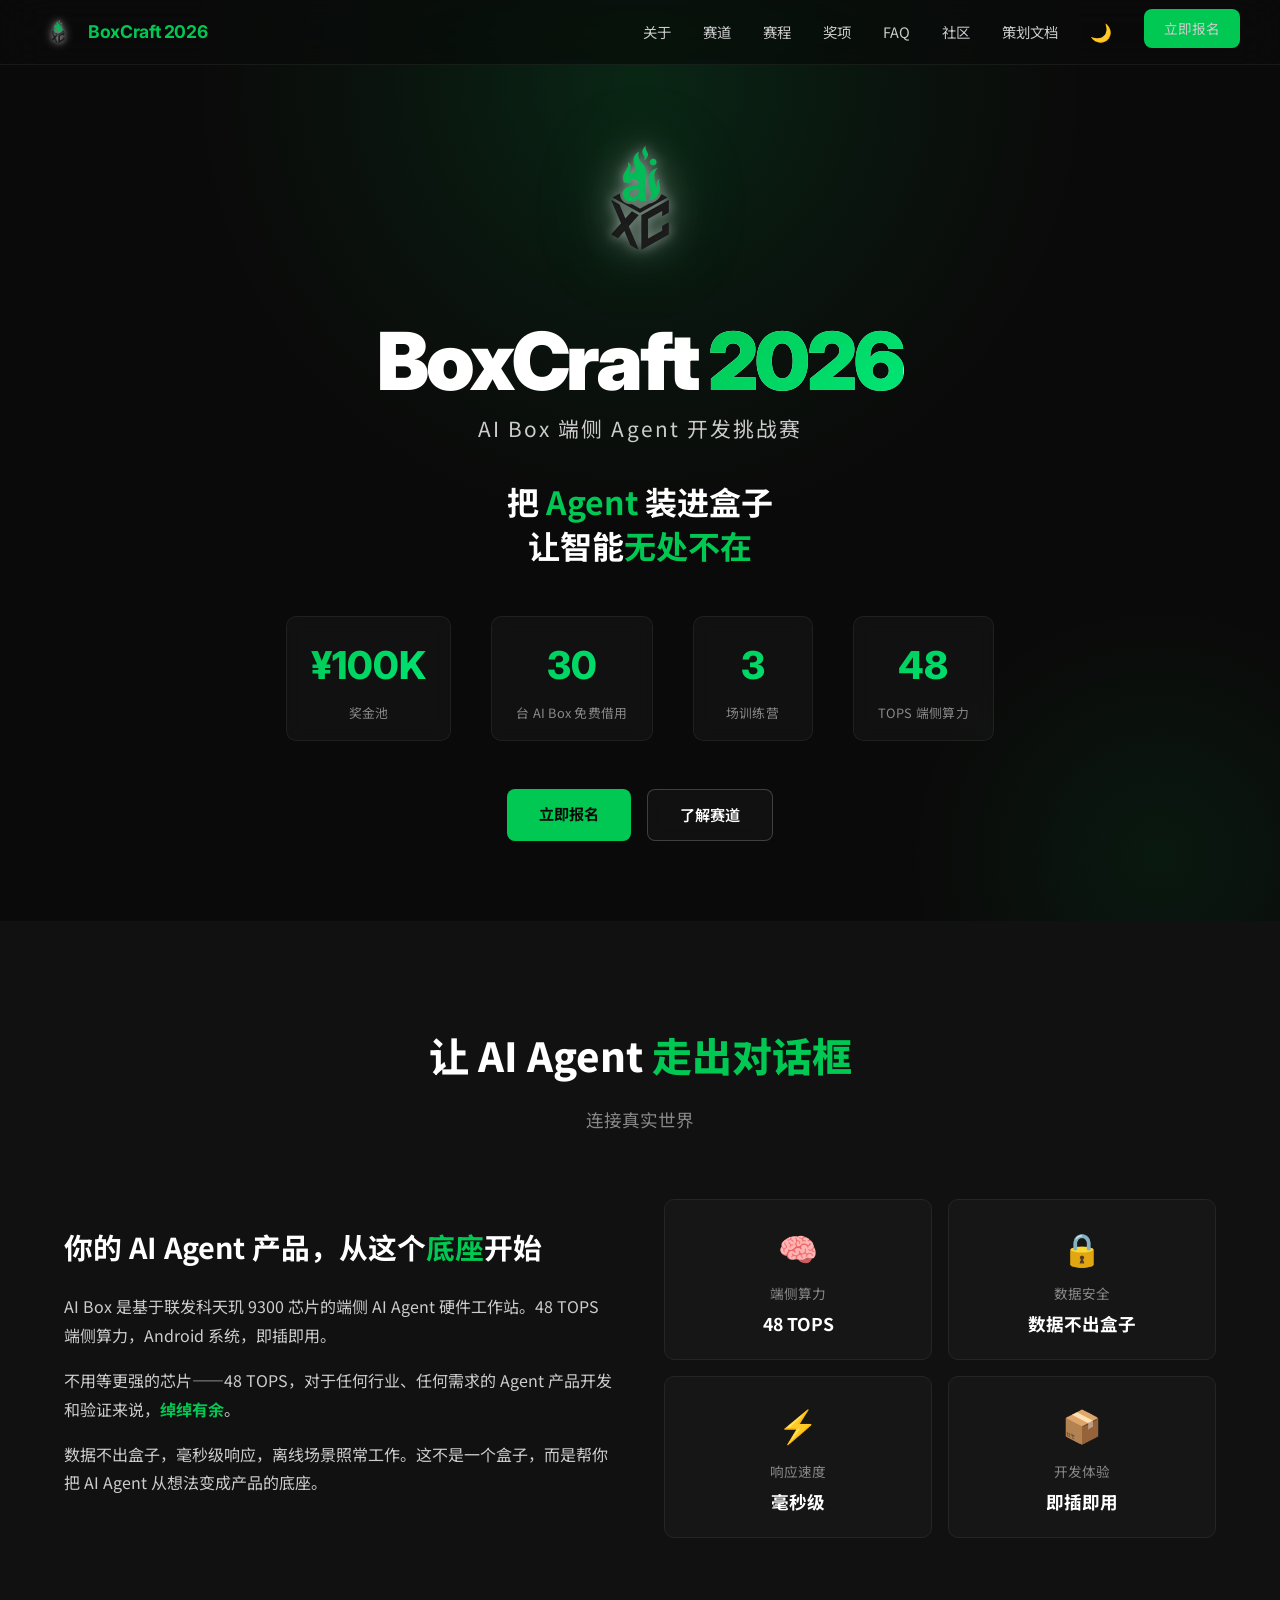
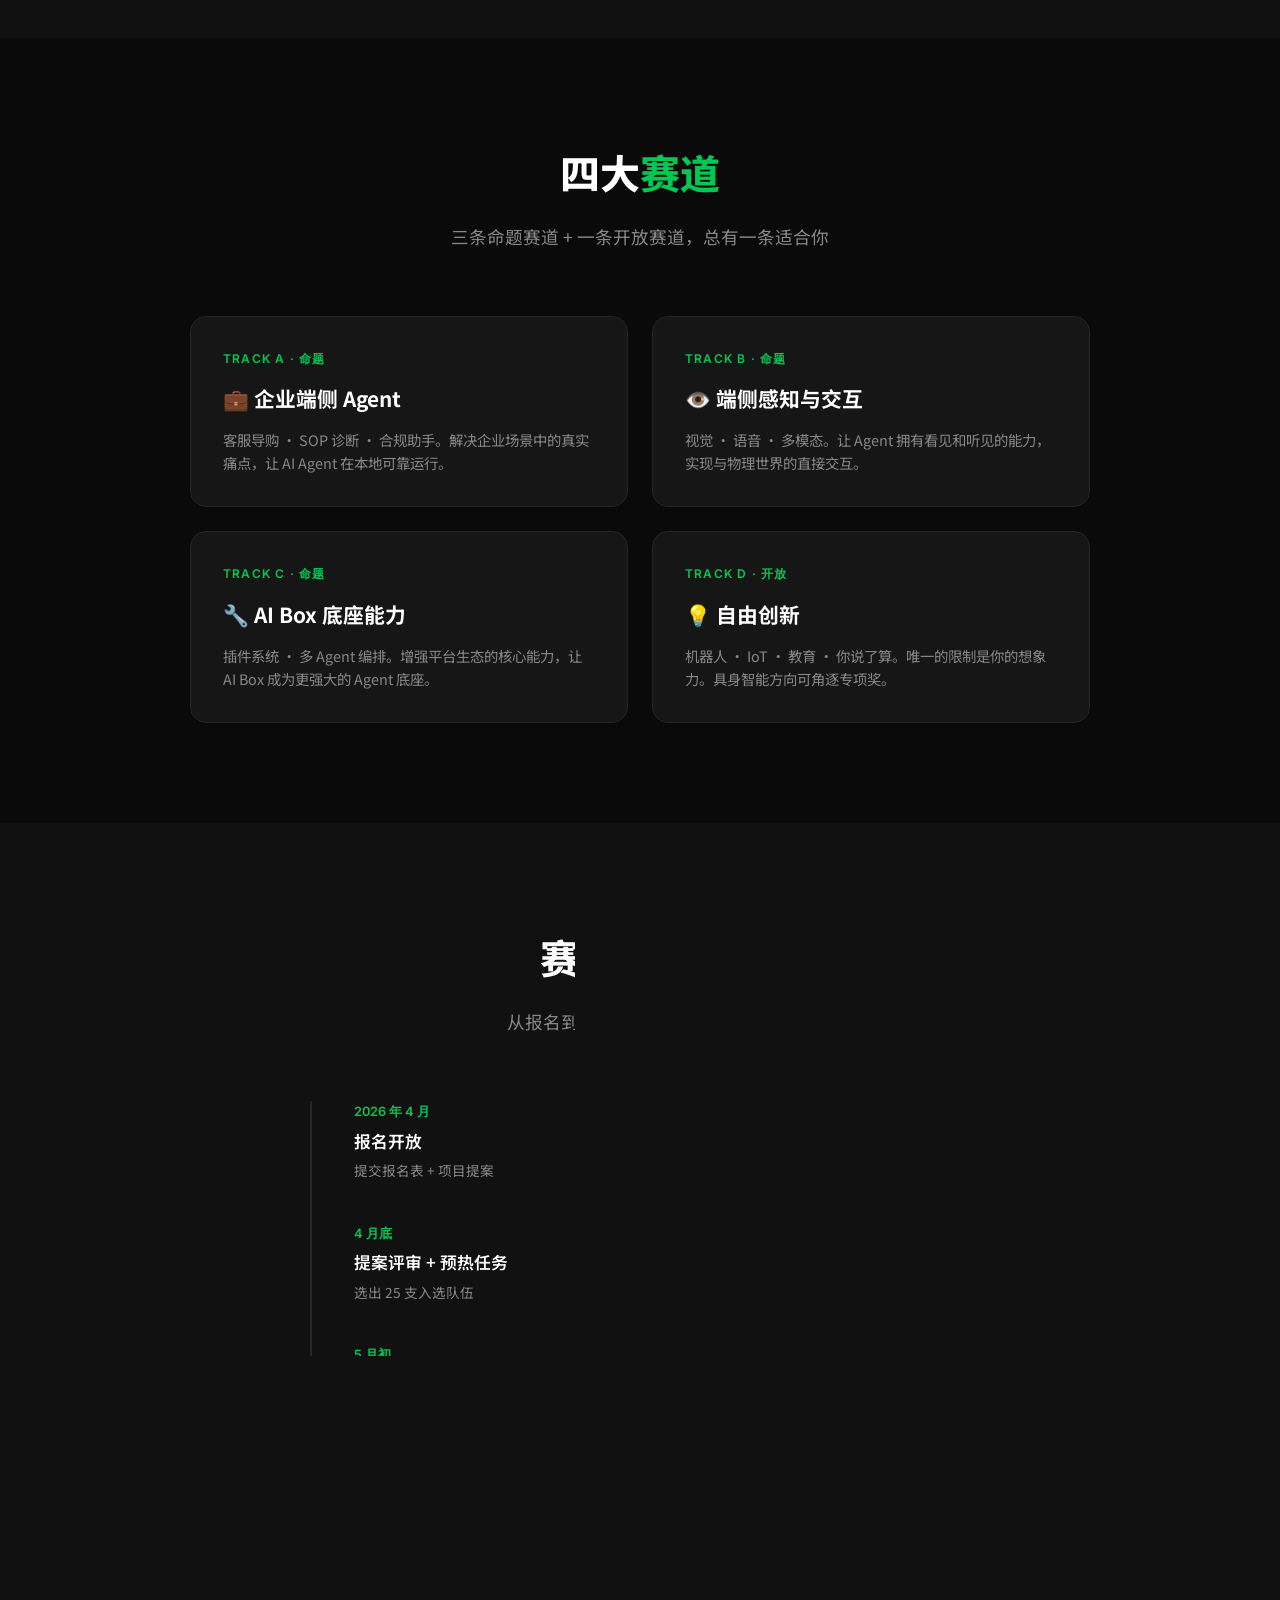
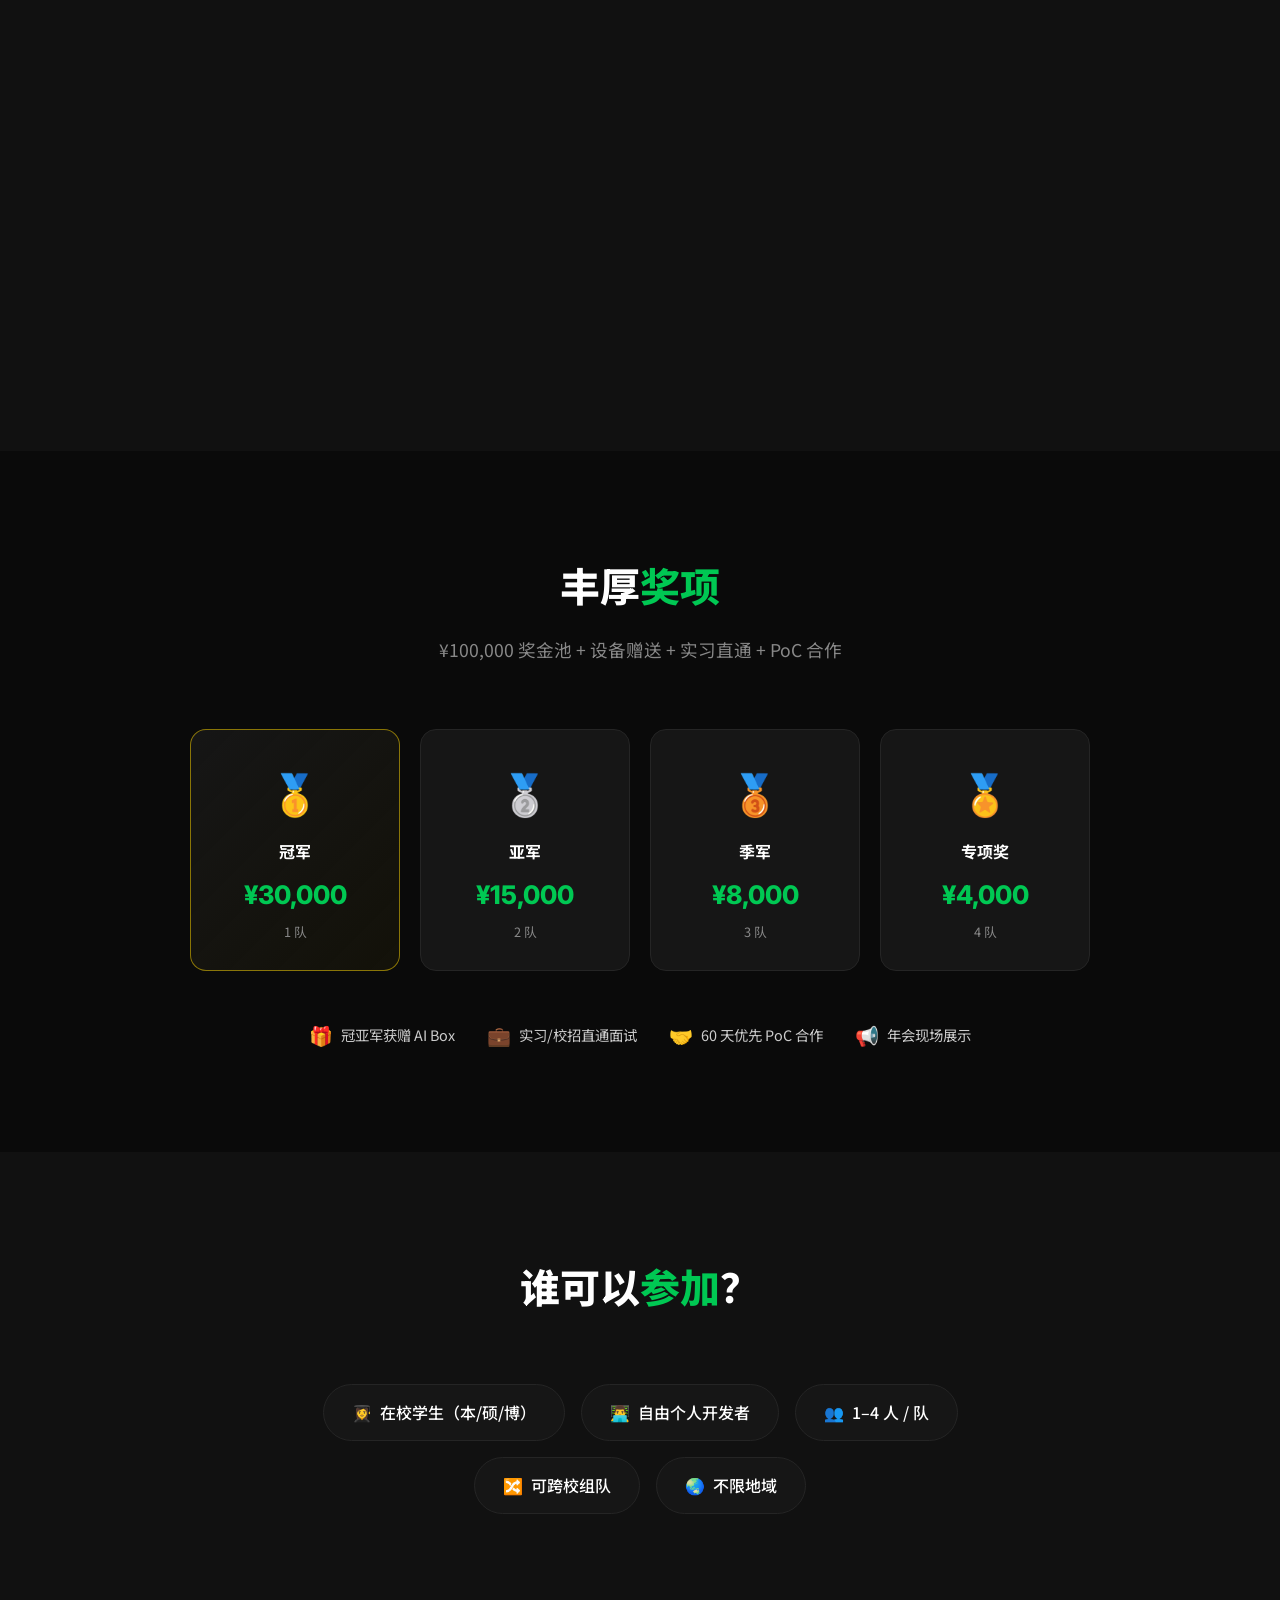
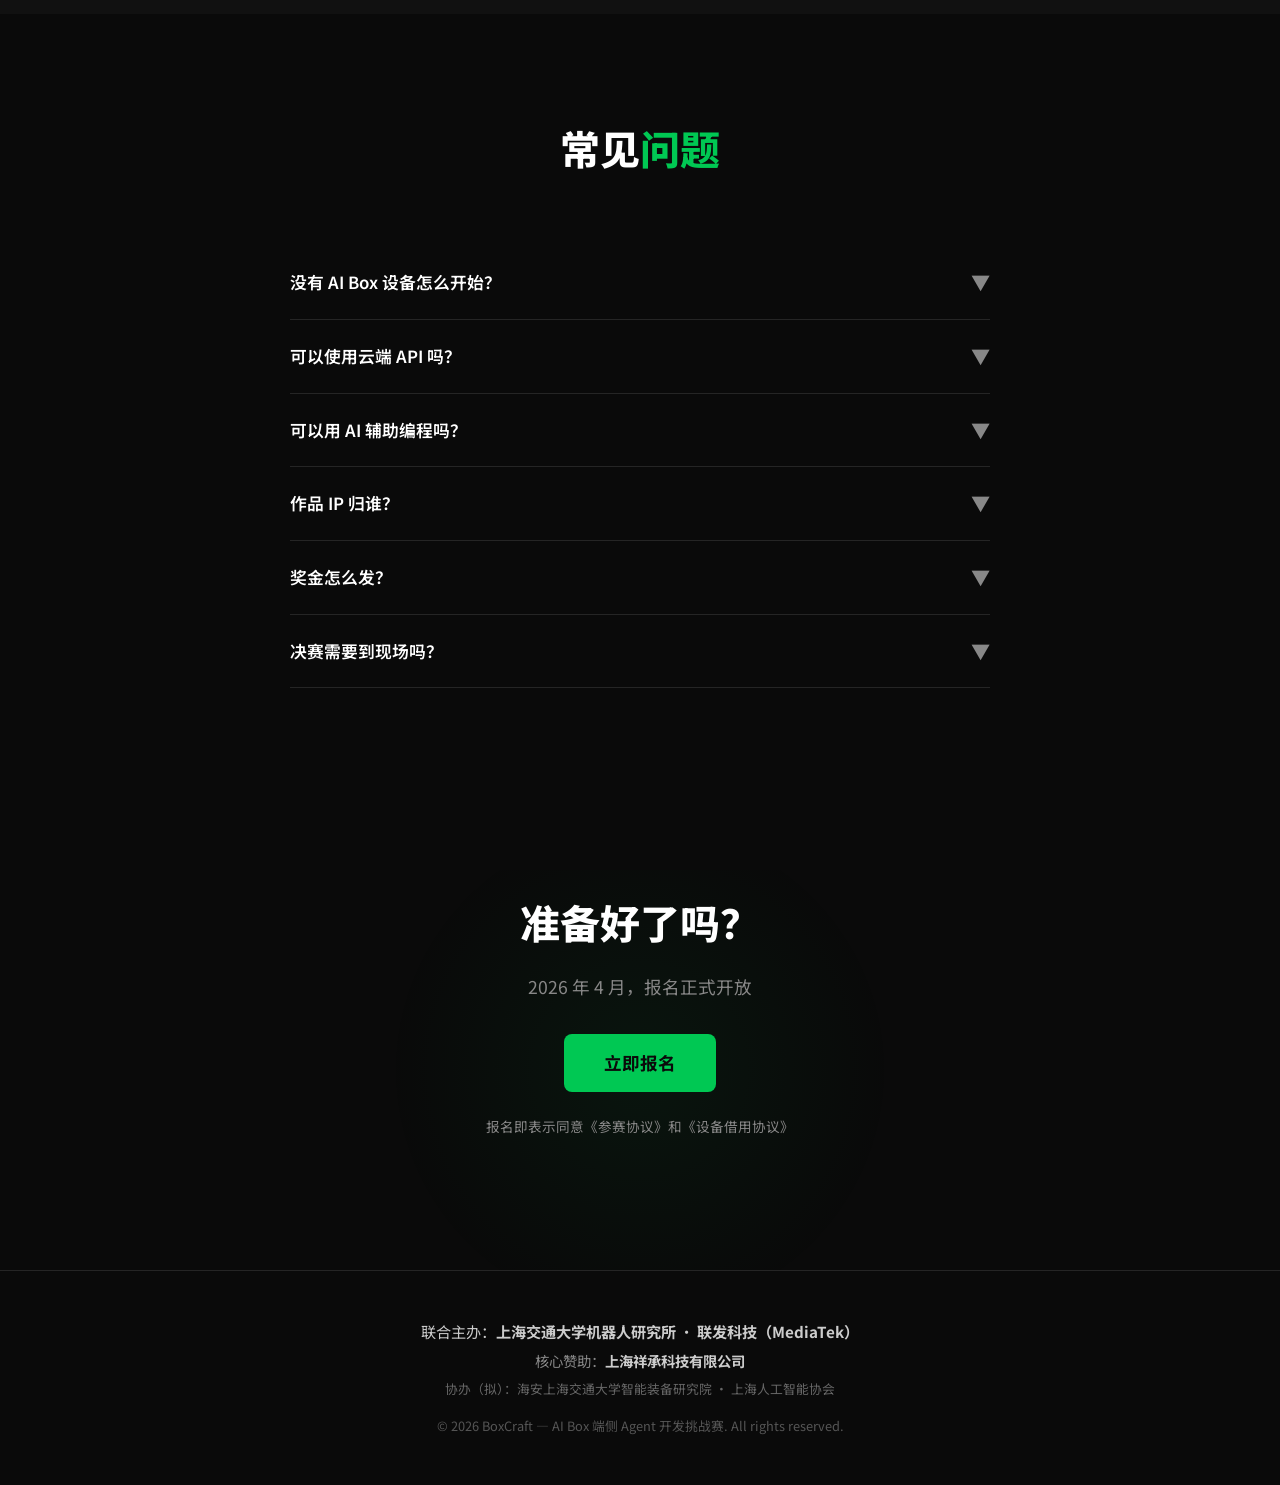
==== index.html @ ab270f7e "feat: BoxCraft 2026 官网全套页面 - 主页 index.html（全站导航/Hero/赛道/奖项/赛程/FAQ） - 注册页 register.html - 社区页 communi" ====
<!DOCTYPE html>
<html lang="zh-CN" data-theme="dark">

<head>
  <meta charset="UTF-8">
  <meta name="viewport" content="width=device-width, initial-scale=1.0">
  <title>BoxCraft 2026 — AI Box 端侧 Agent 开发挑战赛</title>
  <meta name="description"
    content="BoxCraft 2026 是面向开发者的端侧 AI Agent 挑战赛。基于 AI Box 48 TOPS 端侧算力，打造可落地的 Agent 应用。¥100,000 奖金池，30 台设备免费借用。">
  <link rel="icon" type="image/png" href="assets/logo.png">
  <link rel="stylesheet" href="style.css">
</head>

<body>

  <!-- NAV -->
  <nav>
    <div class="nav-inner">
      <a href="#" class="nav-logo">
        <img src="assets/logo.png" alt="BoxCraft">
        <span>BoxCraft <span class="year">2026</span></span>
      </a>
      <ul class="nav-links">
        <li><a href="#about">关于</a></li>
        <li><a href="#tracks">赛道</a></li>
        <li><a href="#timeline">赛程</a></li>
        <li><a href="#prizes">奖项</a></li>
        <li><a href="#faq">FAQ</a></li>
        <li><a href="community.html">社区</a></li>
        <li><a href="docs.html">策划文档</a></li>
        <li><a href="#" onclick="toggleTheme();return false;" id="themeToggle" title="切换主题"
            style="font-size:1.1rem;">🌙</a></li>
        <li><a href="register.html" class="btn-primary" style="padding:8px 20px; font-size:0.85rem;">立即报名</a></li>
      </ul>
    </div>
  </nav>

  <!-- HERO -->
  <section class="hero" id="home">
    <div class="hero-content">
      <img src="assets/logo.png" alt="BoxCraft Logo" class="hero-logo">
      <h1>BoxCraft <span class="year">2026</span></h1>
      <p class="subtitle">AI Box 端侧 Agent 开发挑战赛</p>
      <p class="slogan">
        把 <span class="highlight">Agent</span> 装进盒子<br>
        让智能<span class="highlight">无处不在</span>
      </p>
      <div class="hero-stats">
        <div class="stat">
          <div class="stat-value">¥100K</div>
          <div class="stat-label">奖金池</div>
        </div>
        <div class="stat">
          <div class="stat-value">30</div>
          <div class="stat-label">台 AI Box 免费借用</div>
        </div>
        <div class="stat">
          <div class="stat-value">3</div>
          <div class="stat-label">场训练营</div>
        </div>
        <div class="stat">
          <div class="stat-value">48</div>
          <div class="stat-label">TOPS 端侧算力</div>
        </div>
      </div>
      <div class="hero-buttons">
        <a href="register.html" class="btn-primary">立即报名</a>
        <a href="#tracks" class="btn-outline">了解赛道</a>
      </div>
    </div>
  </section>

  <!-- ABOUT -->
  <section id="about" style="background: var(--dark);">
    <div class="container">
      <div class="section-title fade-in">
        <h2>让 AI Agent <span class="green">走出对话框</span></h2>
        <p>连接真实世界</p>
      </div>
      <div class="about-grid fade-in">
        <div class="about-text">
          <h3>你的 AI Agent 产品，从这个<span style="color:var(--green)">底座</span>开始</h3>
          <p>AI Box 是基于联发科天玑 9300 芯片的端侧 AI Agent 硬件工作站。48 TOPS 端侧算力，Android 系统，即插即用。</p>
          <p>不用等更强的芯片——48 TOPS，对于任何行业、任何需求的 Agent 产品开发和验证来说，<strong style="color:var(--green)">绰绰有余</strong>。</p>
          <p>数据不出盒子，毫秒级响应，离线场景照常工作。这不是一个盒子，而是帮你把 AI Agent 从想法变成产品的底座。</p>
        </div>
        <div class="about-features">
          <div class="about-feature">
            <div class="icon">🧠</div>
            <div class="label">端侧算力</div>
            <div class="value">48 TOPS</div>
          </div>
          <div class="about-feature">
            <div class="icon">🔒</div>
            <div class="label">数据安全</div>
            <div class="value">数据不出盒子</div>
          </div>
          <div class="about-feature">
            <div class="icon">⚡</div>
            <div class="label">响应速度</div>
            <div class="value">毫秒级</div>
          </div>
          <div class="about-feature">
            <div class="icon">📦</div>
            <div class="label">开发体验</div>
            <div class="value">即插即用</div>
          </div>
        </div>
      </div>
    </div>
  </section>

  <!-- TRACKS -->
  <section id="tracks">
    <div class="container">
      <div class="section-title fade-in">
        <h2>四大<span class="green">赛道</span></h2>
        <p>三条命题赛道 + 一条开放赛道，总有一条适合你</p>
      </div>
      <div class="tracks-grid fade-in">
        <div class="track-card">
          <div class="track-label">Track A · 命题</div>
          <h3>💼 企业端侧 Agent</h3>
          <p>客服导购 · SOP 诊断 · 合规助手。解决企业场景中的真实痛点，让 AI Agent 在本地可靠运行。</p>
        </div>
        <div class="track-card">
          <div class="track-label">Track B · 命题</div>
          <h3>👁️ 端侧感知与交互</h3>
          <p>视觉 · 语音 · 多模态。让 Agent 拥有看见和听见的能力，实现与物理世界的直接交互。</p>
        </div>
        <div class="track-card">
          <div class="track-label">Track C · 命题</div>
          <h3>🔧 AI Box 底座能力</h3>
          <p>插件系统 · 多 Agent 编排。增强平台生态的核心能力，让 AI Box 成为更强大的 Agent 底座。</p>
        </div>
        <div class="track-card">
          <div class="track-label">Track D · 开放</div>
          <h3>💡 自由创新</h3>
          <p>机器人 · IoT · 教育 · 你说了算。唯一的限制是你的想象力。具身智能方向可角逐专项奖。</p>
        </div>
      </div>
    </div>
  </section>

  <!-- TIMELINE -->
  <section id="timeline" style="background: var(--dark);">
    <div class="container">
      <div class="section-title fade-in">
        <h2>赛程<span class="green">时间线</span></h2>
        <p>从报名到决赛，5 个月的完整旅程</p>
      </div>
      <div class="timeline fade-in">
        <div class="timeline-item active">
          <div class="timeline-dot">📢</div>
          <div class="timeline-content">
            <div class="date">2026 年 4 月</div>
            <h4>报名开放</h4>
            <p>提交报名表 + 项目提案</p>
          </div>
        </div>
        <div class="timeline-item">
          <div class="timeline-dot">🔍</div>
          <div class="timeline-content">
            <div class="date">4 月底</div>
            <h4>提案评审 + 预热任务</h4>
            <p>选出 25 支入选队伍</p>
          </div>
        </div>
        <div class="timeline-item">
          <div class="timeline-dot">📦</div>
          <div class="timeline-content">
            <div class="date">5 月初</div>
            <h4>签协议 · 设备发放</h4>
            <p>AI Box 顺丰包邮寄到你手上</p>
          </div>
        </div>
        <div class="timeline-item">
          <div class="timeline-dot">🎓</div>
          <div class="timeline-content">
            <div class="date">5 月 – 6 月</div>
            <h4>3 场训练营</h4>
            <p>入门 → 进阶 → 冲刺，全程技术支持</p>
          </div>
        </div>
        <div class="timeline-item">
          <div class="timeline-dot">📤</div>
          <div class="timeline-content">
            <div class="date">7 月上旬</div>
            <h4>作品提交</h4>
            <p>代码 + 视频 + 文档锁定提交</p>
          </div>
        </div>
        <div class="timeline-item">
          <div class="timeline-dot">🏅</div>
          <div class="timeline-content">
            <div class="date">7 月中旬</div>
            <h4>半决赛（线上）</h4>
            <p>异步评审，选出 TOP 8</p>
          </div>
        </div>
        <div class="timeline-item">
          <div class="timeline-dot">🏆</div>
          <div class="timeline-content">
            <div class="date">7 月底</div>
            <h4>决赛 · 虹桥国展中心</h4>
            <p>金色大厅现场路演 + 颁奖</p>
          </div>
        </div>
      </div>
    </div>
  </section>

  <!-- PRIZES -->
  <section id="prizes">
    <div class="container">
      <div class="section-title fade-in">
        <h2>丰厚<span class="green">奖项</span></h2>
        <p>¥100,000 奖金池 + 设备赠送 + 实习直通 + PoC 合作</p>
      </div>
      <div class="prizes-grid fade-in">
        <div class="prize-card gold">
          <div class="prize-icon">🥇</div>
          <div class="prize-title">冠军</div>
          <div class="prize-amount">¥30,000</div>
          <div class="prize-count">1 队</div>
        </div>
        <div class="prize-card">
          <div class="prize-icon">🥈</div>
          <div class="prize-title">亚军</div>
          <div class="prize-amount">¥15,000</div>
          <div class="prize-count">2 队</div>
        </div>
        <div class="prize-card">
          <div class="prize-icon">🥉</div>
          <div class="prize-title">季军</div>
          <div class="prize-amount">¥8,000</div>
          <div class="prize-count">3 队</div>
        </div>
        <div class="prize-card">
          <div class="prize-icon">🏅</div>
          <div class="prize-title">专项奖</div>
          <div class="prize-amount">¥4,000</div>
          <div class="prize-count">4 队</div>
        </div>
      </div>
      <div class="prizes-extra fade-in">
        <div class="extra-item"><span class="icon">🎁</span> 冠亚军获赠 AI Box</div>
        <div class="extra-item"><span class="icon">💼</span> 实习/校招直通面试</div>
        <div class="extra-item"><span class="icon">🤝</span> 60 天优先 PoC 合作</div>
        <div class="extra-item"><span class="icon">📢</span> 年会现场展示</div>
      </div>
    </div>
  </section>

  <!-- WHO -->
  <section style="background: var(--dark);">
    <div class="container">
      <div class="section-title fade-in">
        <h2>谁可以<span class="green">参加</span>？</h2>
      </div>
      <div class="who-tags fade-in">
        <div class="who-tag"><span class="icon">👩‍🎓</span>在校学生（本/硕/博）</div>
        <div class="who-tag"><span class="icon">👨‍💻</span>自由个人开发者</div>
        <div class="who-tag"><span class="icon">👥</span>1–4 人 / 队</div>
        <div class="who-tag"><span class="icon">🔀</span>可跨校组队</div>
        <div class="who-tag"><span class="icon">🌏</span>不限地域</div>
      </div>
    </div>
  </section>

  <!-- FAQ -->
  <section id="faq">
    <div class="container">
      <div class="section-title fade-in">
        <h2>常见<span class="green">问题</span></h2>
      </div>
      <div class="faq-list fade-in">
        <div class="faq-item">
          <div class="faq-q" onclick="toggleFaq(this)">
            <span>没有 AI Box 设备怎么开始？</span>
            <span class="arrow">▼</span>
          </div>
          <div class="faq-a">报名不需要设备。通过筛选后我们会免费寄送 AI Box。前期可使用 SDK 模拟环境开发。</div>
        </div>
        <div class="faq-item">
          <div class="faq-q" onclick="toggleFaq(this)">
            <span>可以使用云端 API 吗？</span>
            <span class="arrow">▼</span>
          </div>
          <div class="faq-a">可以辅助使用，但核心功能须在端侧运行。端侧能力是评审加分项。</div>
        </div>
        <div class="faq-item">
          <div class="faq-q" onclick="toggleFaq(this)">
            <span>可以用 AI 辅助编程吗？</span>
            <span class="arrow">▼</span>
          </div>
          <div class="faq-a">鼓励使用！需在 README 中披露工具名称，代码须可解释、可复现。</div>
        </div>
        <div class="faq-item">
          <div class="faq-q" onclick="toggleFaq(this)">
            <span>作品 IP 归谁？</span>
            <span class="arrow">▼</span>
          </div>
          <div class="faq-a">归参赛团队所有。不强制开源。赛后 60 天内主办方享有优先合作权。</div>
        </div>
        <div class="faq-item">
          <div class="faq-q" onclick="toggleFaq(this)">
            <span>奖金怎么发？</span>
            <span class="arrow">▼</span>
          </div>
          <div class="faq-a">税前金额，代扣 20% 个人所得税后银行转账，颁奖后 30 天内到账。</div>
        </div>
        <div class="faq-item">
          <div class="faq-q" onclick="toggleFaq(this)">
            <span>决赛需要到现场吗？</span>
            <span class="arrow">▼</span>
          </div>
          <div class="faq-a">是的。决赛在上海虹桥国展中心金色大厅（机器人年会主会场）进行现场路演。</div>
        </div>
      </div>
    </div>
  </section>

  <!-- CTA / REGISTER -->
  <section class="cta-section" id="register">
    <h2>准备好了吗？</h2>
    <p>2026 年 4 月，报名正式开放</p>
    <a href="register.html" class="btn-primary" style="font-size:1.1rem; padding: 14px 40px;">立即报名</a>
    <p style="margin-top: 16px; font-size: 0.85rem; color: var(--gray);">报名即表示同意《参赛协议》和《设备借用协议》</p>
  </section>

  <!-- FOOTER -->
  <footer>
    <div class="organizers">
      <div class="org-row">联合主办：<strong>上海交通大学机器人研究所</strong> · <strong>联发科技（MediaTek）</strong></div>
      <div class="org-row">核心赞助：<strong>上海祥承科技有限公司</strong></div>
      <div class="org-row" style="color:#666; font-size:0.8rem;">协办（拟）：海安上海交通大学智能装备研究院 · 上海人工智能协会</div>
    </div>
    <div class="copyright">
      © 2026 BoxCraft — AI Box 端侧 Agent 开发挑战赛. All rights reserved.
    </div>
  </footer>

  <!-- JS -->
  <script>
    // FAQ Toggle
    function toggleFaq(el) {
      const item = el.parentElement;
      item.classList.toggle('open');
    }

    // Scroll Animations
    const observer = new IntersectionObserver((entries) => {
      entries.forEach(entry => {
        if (entry.isIntersecting) {
          entry.target.classList.add('visible');
        }
      });
    }, { threshold: 0.1 });

    document.querySelectorAll('.fade-in').forEach(el => observer.observe(el));

    // Smooth nav highlight
    const navLinks = document.querySelectorAll('.nav-links a:not(.btn-primary)');
    window.addEventListener('scroll', () => {
      const sections = document.querySelectorAll('section[id]');
      let current = '';
      sections.forEach(section => {
        const top = section.offsetTop - 100;
        if (pageYOffset >= top) {
          current = section.getAttribute('id');
        }
      });
      navLinks.forEach(link => {
        link.style.color = link.getAttribute('href') === '#' + current
          ? '#ffffff' : '';
      });
    });
  </script>

  <script>
    function toggleTheme() {
      const html = document.documentElement;
      const next = html.getAttribute('data-theme') === 'dark' ? 'light' : 'dark';
      html.setAttribute('data-theme', next);
      localStorage.setItem('boxcraft-theme', next);
      document.getElementById('themeToggle').textContent = next === 'dark' ? '🌙' : '☀️';
    }
    (function () {
      const saved = localStorage.getItem('boxcraft-theme');
      if (saved) {
        document.documentElement.setAttribute('data-theme', saved);
        const btn = document.getElementById('themeToggle');
        if (btn) btn.textContent = saved === 'dark' ? '🌙' : '☀️';
      }
    })();
  </script>

</body>

</html>
---- style.css ----
/* ===== BoxCraft 2026 Official Website ===== */
/* Brand: Black #1A1A1A + Green #00C853 */

@import url('https://fonts.googleapis.com/css2?family=Inter:wght@300;400;500;600;700;800;900&family=Noto+Sans+SC:wght@300;400;500;700;900&display=swap');

:root,
[data-theme="dark"] {
  --green: #00C853;
  --green-dark: #00a344;
  --green-light: #00e676;
  --green-glow: rgba(0, 200, 83, 0.3);
  --green-subtle: rgba(0, 200, 83, 0.06);
  --black: #0a0a0a;
  --dark: #111111;
  --dark-card: #161616;
  --dark-card-hover: #1c1c1c;
  --dark-border: #252525;
  --white: #ffffff;
  --gray: #888888;
  --light-gray: #cccccc;
  --font-en: 'Inter', sans-serif;
  --font-cn: 'Noto Sans SC', 'PingFang SC', sans-serif;
  --radius-sm: 10px;
  --radius-md: 16px;
  --radius-lg: 24px;
  --shadow-card: 0 4px 24px rgba(0, 0, 0, 0.4);
  --shadow-glow: 0 0 40px rgba(0, 200, 83, 0.12);
  --transition-fast: 0.2s cubic-bezier(0.4, 0, 0.2, 1);
  --transition-smooth: 0.4s cubic-bezier(0.4, 0, 0.2, 1);
}

[data-theme="light"] {
  --green: #00873e;
  --green-dark: #006830;
  --green-light: #00a344;
  --green-glow: rgba(0, 135, 62, 0.18);
  --green-subtle: rgba(0, 135, 62, 0.06);
  --black: #ffffff;
  --dark: #f8f9fa;
  --dark-card: #ffffff;
  --dark-card-hover: #f0f1f2;
  --dark-border: #e0e0e0;
  --white: #1a1a1a;
  --gray: #888888;
  --light-gray: #444444;
  --shadow-card: 0 4px 24px rgba(0, 0, 0, 0.08);
  --shadow-glow: 0 0 40px rgba(0, 135, 62, 0.1);
}

* {
  margin: 0;
  padding: 0;
  box-sizing: border-box;
}

html {
  scroll-behavior: smooth;
  font-size: 16px;
}

body {
  background: var(--black);
  color: var(--white);
  font-family: var(--font-cn);
  line-height: 1.7;
  overflow-x: hidden;
  -webkit-font-smoothing: antialiased;
  -moz-osx-font-smoothing: grayscale;
}

a {
  color: var(--green);
  text-decoration: none;
  transition: all var(--transition-fast);
}

a:hover {
  opacity: 0.85;
  text-shadow: 0 0 12px var(--green-glow);
}

.container {
  max-width: 1200px;
  margin: 0 auto;
  padding: 0 24px;
}

/* ===== NAV ===== */
nav {
  position: fixed;
  top: 0;
  left: 0;
  right: 0;
  z-index: 100;
  background: rgba(10, 10, 10, 0.7);
  backdrop-filter: blur(24px) saturate(180%);
  -webkit-backdrop-filter: blur(24px) saturate(180%);
  border-bottom: 1px solid rgba(255, 255, 255, 0.06);
  padding: 0 24px;
}

nav .nav-inner {
  max-width: 1200px;
  margin: 0 auto;
  display: flex;
  align-items: center;
  justify-content: space-between;
  height: 64px;
}

nav .nav-logo {
  display: flex;
  align-items: center;
  gap: 12px;
}

nav .nav-logo img {
  height: 36px;
  width: auto;
  filter: drop-shadow(0 0 6px rgba(255, 255, 255, 0.4)) drop-shadow(0 0 2px rgba(255, 255, 255, 0.6));
}

nav .nav-logo span {
  font-family: var(--font-en);
  font-weight: 700;
  font-size: 1.1rem;
  letter-spacing: -0.02em;
}

nav .nav-logo .year {
  color: var(--green);
}

nav .nav-links {
  display: flex;
  gap: 32px;
  align-items: center;
  list-style: none;
}

nav .nav-links a {
  color: var(--light-gray);
  font-size: 0.9rem;
  font-weight: 400;
  transition: color 0.2s;
}

nav .nav-links a:hover {
  color: var(--white);
  opacity: 1;
}

.btn-primary {
  display: inline-block;
  padding: 12px 32px;
  background: var(--green);
  color: var(--black);
  font-weight: 700;
  font-size: 0.95rem;
  border-radius: 8px;
  border: none;
  cursor: pointer;
  transition: all var(--transition-fast);
  font-family: var(--font-cn);
  position: relative;
  overflow: hidden;
}

.btn-primary::after {
  content: '';
  position: absolute;
  inset: 0;
  background: linear-gradient(135deg, transparent 40%, rgba(255, 255, 255, 0.2) 50%, transparent 60%);
  transform: translateX(-100%);
  transition: transform 0.6s;
}

.btn-primary:hover {
  background: var(--green-light);
  transform: translateY(-2px);
  box-shadow: 0 4px 20px rgba(0, 200, 83, 0.4), 0 0 60px rgba(0, 200, 83, 0.15);
  opacity: 1;
}

.btn-primary:hover::after {
  transform: translateX(100%);
}

.btn-outline {
  display: inline-block;
  padding: 12px 32px;
  background: rgba(255, 255, 255, 0.03);
  color: var(--white);
  font-weight: 600;
  font-size: 0.95rem;
  border-radius: 8px;
  border: 1px solid rgba(255, 255, 255, 0.2);
  cursor: pointer;
  transition: all var(--transition-fast);
  font-family: var(--font-cn);
  backdrop-filter: blur(8px);
}

.btn-outline:hover {
  background: rgba(0, 200, 83, 0.08);
  border-color: var(--green);
  opacity: 1;
  transform: translateY(-2px);
}

/* ===== HERO ===== */
.hero {
  min-height: 100vh;
  display: flex;
  align-items: center;
  justify-content: center;
  text-align: center;
  padding: 120px 24px 80px;
  position: relative;
  overflow: hidden;
}

.hero::before {
  content: '';
  position: absolute;
  top: -40%;
  left: 50%;
  transform: translateX(-50%);
  width: 900px;
  height: 900px;
  background: radial-gradient(circle, rgba(0, 200, 83, 0.15) 0%, rgba(0, 200, 83, 0.05) 40%, transparent 70%);
  opacity: 1;
  pointer-events: none;
  animation: pulseGlow 6s ease-in-out infinite;
}

.hero::after {
  content: '';
  position: absolute;
  bottom: -20%;
  right: -10%;
  width: 500px;
  height: 500px;
  background: radial-gradient(circle, rgba(0, 200, 83, 0.08) 0%, transparent 70%);
  pointer-events: none;
}

@keyframes pulseGlow {

  0%,
  100% {
    opacity: 0.6;
    transform: translateX(-50%) scale(1);
  }

  50% {
    opacity: 1;
    transform: translateX(-50%) scale(1.05);
  }
}

.hero-content {
  position: relative;
  z-index: 1;
}

.hero-logo {
  width: 160px;
  height: auto;
  margin-bottom: 32px;
  animation: float 4s ease-in-out infinite;
  filter: drop-shadow(0 0 20px rgba(255, 255, 255, 0.3)) drop-shadow(0 0 6px rgba(255, 255, 255, 0.5)) drop-shadow(0 0 40px rgba(0, 200, 83, 0.2));
}

@keyframes float {

  0%,
  100% {
    transform: translateY(0);
  }

  50% {
    transform: translateY(-10px);
  }
}

.hero h1 {
  font-family: var(--font-en);
  font-size: 5rem;
  font-weight: 900;
  letter-spacing: -0.04em;
  line-height: 1.05;
  margin-bottom: 8px;
  background: linear-gradient(135deg, #fff 60%, rgba(255, 255, 255, 0.7));
  -webkit-background-clip: text;
  -webkit-text-fill-color: transparent;
  background-clip: text;
}

.hero h1 .year {
  background: linear-gradient(135deg, var(--green), var(--green-light));
  -webkit-background-clip: text;
  -webkit-text-fill-color: transparent;
  background-clip: text;
}

.hero .subtitle {
  font-size: 1.3rem;
  color: var(--light-gray);
  font-weight: 400;
  margin-bottom: 32px;
  letter-spacing: 0.1em;
}

.hero .slogan {
  font-size: 2rem;
  font-weight: 700;
  margin-bottom: 48px;
  line-height: 1.4;
}

.hero .slogan .highlight {
  color: var(--green);
}

.hero-stats {
  display: flex;
  justify-content: center;
  gap: 40px;
  margin-bottom: 48px;
  flex-wrap: wrap;
}

.hero-stats .stat {
  text-align: center;
  padding: 16px 24px;
  background: rgba(255, 255, 255, 0.03);
  border: 1px solid rgba(255, 255, 255, 0.06);
  border-radius: var(--radius-sm);
  backdrop-filter: blur(8px);
  transition: all var(--transition-smooth);
  min-width: 120px;
}

.hero-stats .stat:hover {
  border-color: rgba(0, 200, 83, 0.3);
  background: rgba(0, 200, 83, 0.05);
  transform: translateY(-4px);
  box-shadow: var(--shadow-glow);
}

.hero-stats .stat-value {
  font-family: var(--font-en);
  font-size: 2.4rem;
  font-weight: 800;
  background: linear-gradient(135deg, var(--green), var(--green-light));
  -webkit-background-clip: text;
  -webkit-text-fill-color: transparent;
  background-clip: text;
}

.hero-stats .stat-label {
  font-size: 0.8rem;
  color: var(--gray);
  margin-top: 4px;
  letter-spacing: 0.02em;
}

.hero-buttons {
  display: flex;
  gap: 16px;
  justify-content: center;
}

/* ===== SECTIONS ===== */
section {
  padding: 100px 24px;
}

.section-title {
  text-align: center;
  margin-bottom: 64px;
}

.section-title h2 {
  font-size: 2.5rem;
  font-weight: 800;
  margin-bottom: 16px;
}

.section-title p {
  font-size: 1.1rem;
  color: var(--gray);
  max-width: 600px;
  margin: 0 auto;
}

.section-title .green {
  color: var(--green);
}

/* ===== ABOUT ===== */
.about-grid {
  display: grid;
  grid-template-columns: 1fr 1fr;
  gap: 48px;
  align-items: center;
}

.about-text h3 {
  font-size: 1.8rem;
  font-weight: 700;
  margin-bottom: 20px;
}

.about-text p {
  color: var(--light-gray);
  line-height: 1.8;
  margin-bottom: 16px;
}

.about-features {
  display: grid;
  grid-template-columns: 1fr 1fr;
  gap: 16px;
}

.about-feature {
  background: var(--dark-card);
  border: 1px solid var(--dark-border);
  border-radius: var(--radius-sm);
  padding: 20px;
  text-align: center;
  transition: all var(--transition-smooth);
}

.about-feature:hover {
  border-color: var(--green);
  transform: translateY(-4px);
  box-shadow: var(--shadow-glow);
  background: var(--dark-card-hover);
}

.about-feature .icon {
  font-size: 2rem;
  margin-bottom: 8px;
}

.about-feature .label {
  font-size: 0.85rem;
  color: var(--gray);
  margin-bottom: 4px;
}

.about-feature .value {
  font-weight: 700;
  font-size: 1.1rem;
}

/* ===== TRACKS ===== */
.tracks-grid {
  display: grid;
  grid-template-columns: repeat(2, 1fr);
  gap: 24px;
  max-width: 900px;
  margin: 0 auto;
}

.track-card {
  background: var(--dark-card);
  border: 1px solid var(--dark-border);
  border-radius: var(--radius-md);
  padding: 32px;
  transition: all var(--transition-smooth);
  position: relative;
  overflow: hidden;
}

.track-card::before {
  content: '';
  position: absolute;
  top: 0;
  left: 0;
  width: 4px;
  height: 100%;
  background: linear-gradient(180deg, var(--green), var(--green-dark));
  opacity: 0;
  transition: opacity var(--transition-fast);
}

.track-card:hover {
  border-color: rgba(0, 200, 83, 0.4);
  transform: translateY(-6px);
  box-shadow: var(--shadow-glow), var(--shadow-card);
  background: var(--dark-card-hover);
}

.track-card:hover::before {
  opacity: 1;
}

.track-card .track-label {
  font-family: var(--font-en);
  font-size: 0.75rem;
  font-weight: 600;
  color: var(--green);
  text-transform: uppercase;
  letter-spacing: 0.1em;
  margin-bottom: 12px;
}

.track-card h3 {
  font-size: 1.3rem;
  font-weight: 700;
  margin-bottom: 12px;
}

.track-card p {
  color: var(--gray);
  font-size: 0.9rem;
  line-height: 1.6;
}

/* ===== TIMELINE ===== */
.timeline {
  max-width: 700px;
  margin: 0 auto;
  position: relative;
}

.timeline::before {
  content: '';
  position: absolute;
  left: 20px;
  top: 0;
  bottom: 0;
  width: 2px;
  background: var(--dark-border);
}

.timeline-item {
  display: flex;
  gap: 24px;
  margin-bottom: 32px;
  position: relative;
}

.timeline-dot {
  width: 40px;
  height: 40px;
  min-width: 40px;
  border-radius: 50%;
  background: var(--dark-card);
  border: 2px solid var(--dark-border);
  display: flex;
  align-items: center;
  justify-content: center;
  font-size: 1rem;
  z-index: 1;
  transition: all 0.3s;
}

.timeline-item:hover .timeline-dot {
  border-color: var(--green);
  box-shadow: 0 0 12px var(--green-glow);
}

.timeline-item.active .timeline-dot {
  border-color: var(--green);
  background: var(--green);
}

.timeline-content {
  padding-bottom: 8px;
}

.timeline-content .date {
  font-family: var(--font-en);
  font-size: 0.8rem;
  font-weight: 600;
  color: var(--green);
  margin-bottom: 4px;
}

.timeline-content h4 {
  font-size: 1.05rem;
  font-weight: 600;
  margin-bottom: 4px;
}

.timeline-content p {
  font-size: 0.85rem;
  color: var(--gray);
}

/* ===== PRIZES ===== */
.prizes-grid {
  display: grid;
  grid-template-columns: repeat(4, 1fr);
  gap: 20px;
  max-width: 900px;
  margin: 0 auto 48px;
}

.prize-card {
  background: var(--dark-card);
  border: 1px solid var(--dark-border);
  border-radius: var(--radius-md);
  padding: 28px 20px;
  text-align: center;
  transition: all var(--transition-smooth);
}

.prize-card:hover {
  border-color: var(--green);
  transform: translateY(-6px);
  box-shadow: var(--shadow-glow);
}

.prize-card.gold {
  border-color: rgba(255, 215, 0, 0.5);
  background: linear-gradient(135deg, var(--dark-card) 0%, rgba(255, 215, 0, 0.04) 100%);
}

.prize-card.gold:hover {
  box-shadow: 0 0 40px rgba(255, 215, 0, 0.15);
  border-color: #ffd700;
}

.prize-card.gold .prize-icon {
  color: #ffd700;
}

.prize-card .prize-icon {
  font-size: 2.5rem;
  margin-bottom: 12px;
}

.prize-card .prize-title {
  font-size: 1rem;
  font-weight: 700;
  margin-bottom: 8px;
}

.prize-card .prize-amount {
  font-family: var(--font-en);
  font-size: 1.6rem;
  font-weight: 800;
  color: var(--green);
}

.prize-card .prize-count {
  font-size: 0.8rem;
  color: var(--gray);
  margin-top: 4px;
}

.prizes-extra {
  display: flex;
  justify-content: center;
  gap: 32px;
  flex-wrap: wrap;
}

.prizes-extra .extra-item {
  display: flex;
  align-items: center;
  gap: 8px;
  color: var(--light-gray);
  font-size: 0.9rem;
}

.prizes-extra .extra-item .icon {
  font-size: 1.2rem;
}

/* ===== WHO ===== */
.who-tags {
  display: flex;
  justify-content: center;
  gap: 16px;
  flex-wrap: wrap;
  max-width: 700px;
  margin: 0 auto;
}

.who-tag {
  background: var(--dark-card);
  border: 1px solid var(--dark-border);
  border-radius: 40px;
  padding: 14px 28px;
  font-size: 1rem;
  font-weight: 500;
  transition: all var(--transition-smooth);
  cursor: default;
}

.who-tag:hover {
  border-color: var(--green);
  background: rgba(0, 200, 83, 0.06);
  transform: translateY(-3px);
  box-shadow: var(--shadow-glow);
}

.who-tag .icon {
  margin-right: 8px;
}

/* ===== FAQ ===== */
.faq-list {
  max-width: 700px;
  margin: 0 auto;
}

.faq-item {
  border-bottom: 1px solid var(--dark-border);
}

.faq-q {
  display: flex;
  justify-content: space-between;
  align-items: center;
  padding: 20px 0;
  cursor: pointer;
  font-weight: 600;
  font-size: 1.05rem;
  transition: color 0.2s;
}

.faq-q:hover {
  color: var(--green);
}

.faq-q .arrow {
  font-size: 1.2rem;
  transition: transform 0.3s;
  color: var(--gray);
}

.faq-item.open .faq-q .arrow {
  transform: rotate(180deg);
  color: var(--green);
}

.faq-a {
  max-height: 0;
  overflow: hidden;
  transition: max-height 0.4s ease, padding 0.3s ease;
  color: var(--gray);
  font-size: 0.95rem;
  line-height: 1.7;
}

.faq-item.open .faq-a {
  max-height: 200px;
  padding-bottom: 20px;
}

/* ===== CTA ===== */
.cta-section {
  text-align: center;
  padding: 100px 24px;
  position: relative;
}

.cta-section::before {
  content: '';
  position: absolute;
  bottom: 0;
  left: 50%;
  transform: translateX(-50%);
  width: 600px;
  height: 400px;
  background: radial-gradient(circle, var(--green-glow) 0%, transparent 70%);
  opacity: 0.2;
  pointer-events: none;
}

.cta-section h2 {
  font-size: 2.5rem;
  font-weight: 800;
  margin-bottom: 16px;
  position: relative;
}

.cta-section p {
  color: var(--gray);
  font-size: 1.1rem;
  margin-bottom: 32px;
  position: relative;
}

/* ===== FOOTER ===== */
footer {
  border-top: 1px solid var(--dark-border);
  padding: 48px 24px;
  text-align: center;
}

footer .organizers {
  font-size: 0.9rem;
  color: var(--gray);
  margin-bottom: 16px;
}

footer .org-row {
  margin-bottom: 4px;
}

footer .org-row:first-child {
  font-size: 0.95rem;
  color: var(--light-gray);
}

footer .organizers strong {
  color: var(--light-gray);
}

footer .copyright {
  font-size: 0.8rem;
  color: #555;
}

/* ===== RESPONSIVE ===== */
@media (max-width: 768px) {
  .hero h1 {
    font-size: 2.8rem;
  }

  .hero .slogan {
    font-size: 1.4rem;
  }

  .hero-stats {
    gap: 24px;
  }

  .hero-stats .stat-value {
    font-size: 1.6rem;
  }

  .about-grid {
    grid-template-columns: 1fr;
  }

  .tracks-grid {
    grid-template-columns: 1fr;
  }

  .prizes-grid {
    grid-template-columns: repeat(2, 1fr);
  }

  nav .nav-links {
    display: none;
  }

  .hero-buttons {
    flex-direction: column;
    align-items: center;
  }

  .section-title h2 {
    font-size: 1.8rem;
  }
}

/* ===== ANIMATIONS ===== */
.fade-in {
  opacity: 0;
  transform: translateY(40px);
  transition: opacity 0.7s cubic-bezier(0.4, 0, 0.2, 1), transform 0.7s cubic-bezier(0.4, 0, 0.2, 1);
}

.fade-in.visible {
  opacity: 1;
  transform: translateY(0);
}

/* Staggered animation for grids */
.fade-in.visible .track-card,
.fade-in.visible .prize-card,
.fade-in.visible .about-feature,
.fade-in.visible .who-tag {
  animation: slideUp 0.5s ease forwards;
}

.fade-in.visible .track-card:nth-child(1) {
  animation-delay: 0s;
}

.fade-in.visible .track-card:nth-child(2) {
  animation-delay: 0.1s;
}

.fade-in.visible .track-card:nth-child(3) {
  animation-delay: 0.2s;
}

.fade-in.visible .track-card:nth-child(4) {
  animation-delay: 0.3s;
}

.fade-in.visible .prize-card:nth-child(1) {
  animation-delay: 0s;
}

.fade-in.visible .prize-card:nth-child(2) {
  animation-delay: 0.1s;
}

.fade-in.visible .prize-card:nth-child(3) {
  animation-delay: 0.2s;
}

.fade-in.visible .prize-card:nth-child(4) {
  animation-delay: 0.3s;
}

@keyframes slideUp {
  from {
    opacity: 0;
    transform: translateY(20px);
  }

  to {
    opacity: 1;
    transform: translateY(0);
  }
}

/* Selection styling */
::selection {
  background: rgba(0, 200, 83, 0.3);
  color: #fff;
}

/* Scrollbar */
::-webkit-scrollbar {
  width: 8px;
}

::-webkit-scrollbar-track {
  background: var(--black);
}

::-webkit-scrollbar-thumb {
  background: var(--dark-border);
  border-radius: 4px;
}

::-webkit-scrollbar-thumb:hover {
  background: var(--gray);
}

/* ===== LIGHT MODE OVERRIDES ===== */
/* Fixes hardcoded rgba(white, ...) values that break in light theme */

[data-theme="light"] body {
  background: #f5f6f8;
  color: #1a1a1a;
  transition: background 0.3s, color 0.3s;
}

/* Nav */
[data-theme="light"] nav {
  background: rgba(255, 255, 255, 0.88);
  border-bottom: 1px solid rgba(0, 0, 0, 0.1);
}

/* Logo: replace white glow with green glow */
[data-theme="light"] nav .nav-logo img {
  filter: drop-shadow(0 0 6px rgba(0, 135, 62, 0.5)) drop-shadow(0 0 2px rgba(0, 135, 62, 0.3));
}

[data-theme="light"] nav .nav-logo span {
  color: #1a1a1a;
}

[data-theme="light"] nav .nav-links a {
  color: #555555;
}

[data-theme="light"] nav .nav-links a:hover {
  color: #1a1a1a;
}

/* Hero background radial glow – stronger in light */
[data-theme="light"] .hero::before {
  background: radial-gradient(circle, rgba(0, 135, 62, 0.2) 0%, rgba(0, 135, 62, 0.08) 40%, transparent 70%);
}

[data-theme="light"] .hero::after {
  background: radial-gradient(circle, rgba(0, 135, 62, 0.12) 0%, transparent 70%);
}

/* Hero logo: replace white glow with dark+green glow */
[data-theme="light"] .hero-logo {
  filter:
    drop-shadow(0 4px 12px rgba(0, 0, 0, 0.2)) drop-shadow(0 0 20px rgba(0, 135, 62, 0.35)) drop-shadow(0 0 6px rgba(0, 135, 62, 0.5));
}

/* Hero h1: replace white gradient with dark gradient */
[data-theme="light"] .hero h1 {
  background: linear-gradient(135deg, #0a0a0a 60%, #333333);
  -webkit-background-clip: text;
  -webkit-text-fill-color: transparent;
  background-clip: text;
}

/* Hero stats cards */
[data-theme="light"] .hero-stats .stat {
  background: rgba(255, 255, 255, 0.8);
  border: 1px solid rgba(0, 135, 62, 0.2);
  box-shadow: 0 2px 12px rgba(0, 0, 0, 0.06);
}

[data-theme="light"] .hero-stats .stat:hover {
  border-color: rgba(0, 135, 62, 0.5);
  background: rgba(255, 255, 255, 0.95);
  box-shadow: 0 4px 24px rgba(0, 135, 62, 0.15);
}

/* Btn outline */
[data-theme="light"] .btn-outline {
  background: rgba(0, 0, 0, 0.03);
  color: #1a1a1a;
  border: 1.5px solid rgba(0, 0, 0, 0.2);
}

[data-theme="light"] .btn-outline:hover {
  background: rgba(0, 135, 62, 0.08);
  border-color: var(--green);
}

/* Cards hover border glow enhancement */
[data-theme="light"] .track-card:hover {
  border-color: rgba(0, 135, 62, 0.5);
  box-shadow: 0 0 28px rgba(0, 135, 62, 0.12), 0 8px 32px rgba(0, 0, 0, 0.1);
}

[data-theme="light"] .about-feature:hover {
  box-shadow: 0 0 24px rgba(0, 135, 62, 0.15), 0 4px 16px rgba(0, 0, 0, 0.08);
}

[data-theme="light"] .prize-card:hover {
  box-shadow: 0 0 24px rgba(0, 135, 62, 0.15), 0 8px 24px rgba(0, 0, 0, 0.1);
}

[data-theme="light"] .who-tag:hover {
  background: rgba(0, 135, 62, 0.08);
  box-shadow: 0 0 12px rgba(0, 135, 62, 0.15);
}

[data-theme="light"] .timeline-item:hover .timeline-dot {
  box-shadow: 0 0 12px rgba(0, 135, 62, 0.3);
}

/* Organizer logos background */
[data-theme="light"] .org-logo {
  background: rgba(0, 0, 0, 0.04);
  border: 1px solid rgba(0, 0, 0, 0.1);
}

/* Section backgrounds */
[data-theme="light"] section:nth-child(even) {
  background: rgba(255, 255, 255, 0.6);
}

/* FAQ, scrollbar etc */
[data-theme="light"] ::-webkit-scrollbar-track {
  background: #f0f0f0;
}

[data-theme="light"] ::-webkit-scrollbar-thumb {
  background: #cccccc;
}

[data-theme="light"] ::selection {
  background: rgba(0, 135, 62, 0.2);
  color: #1a1a1a;
}
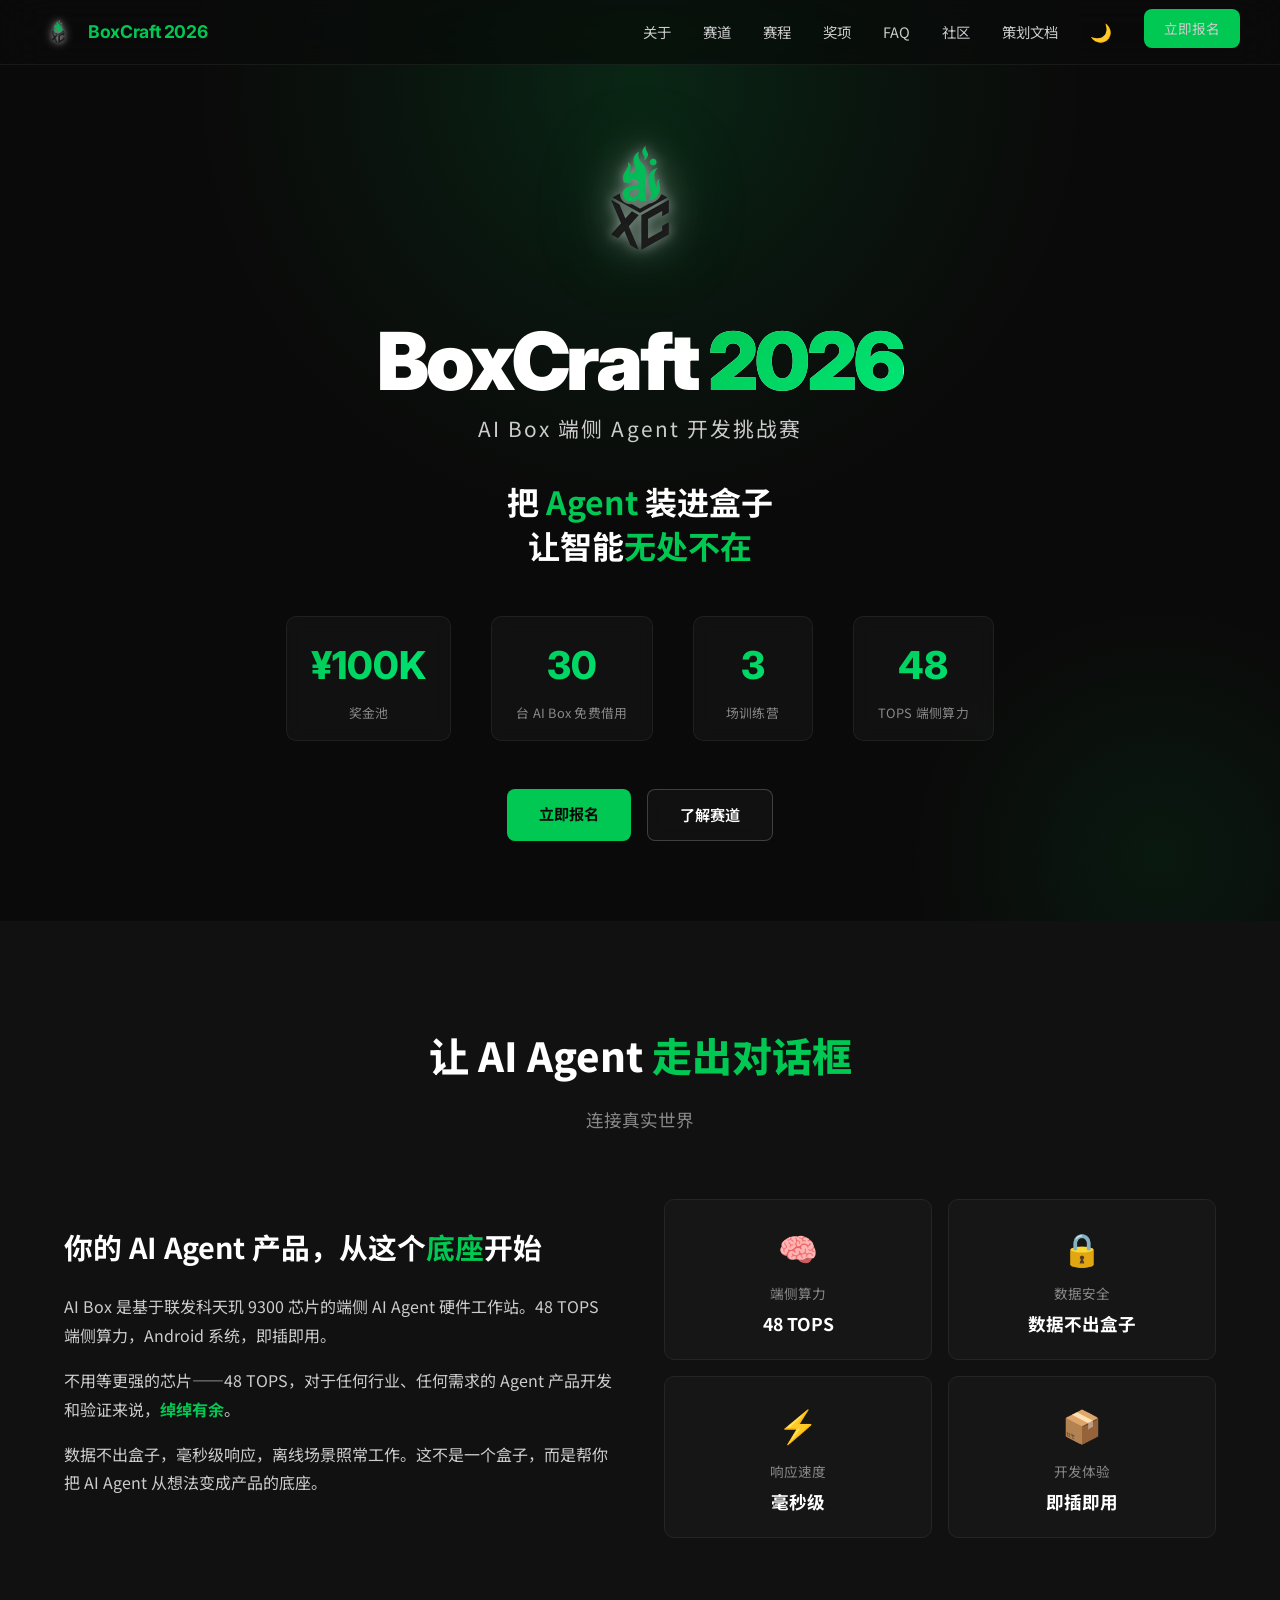
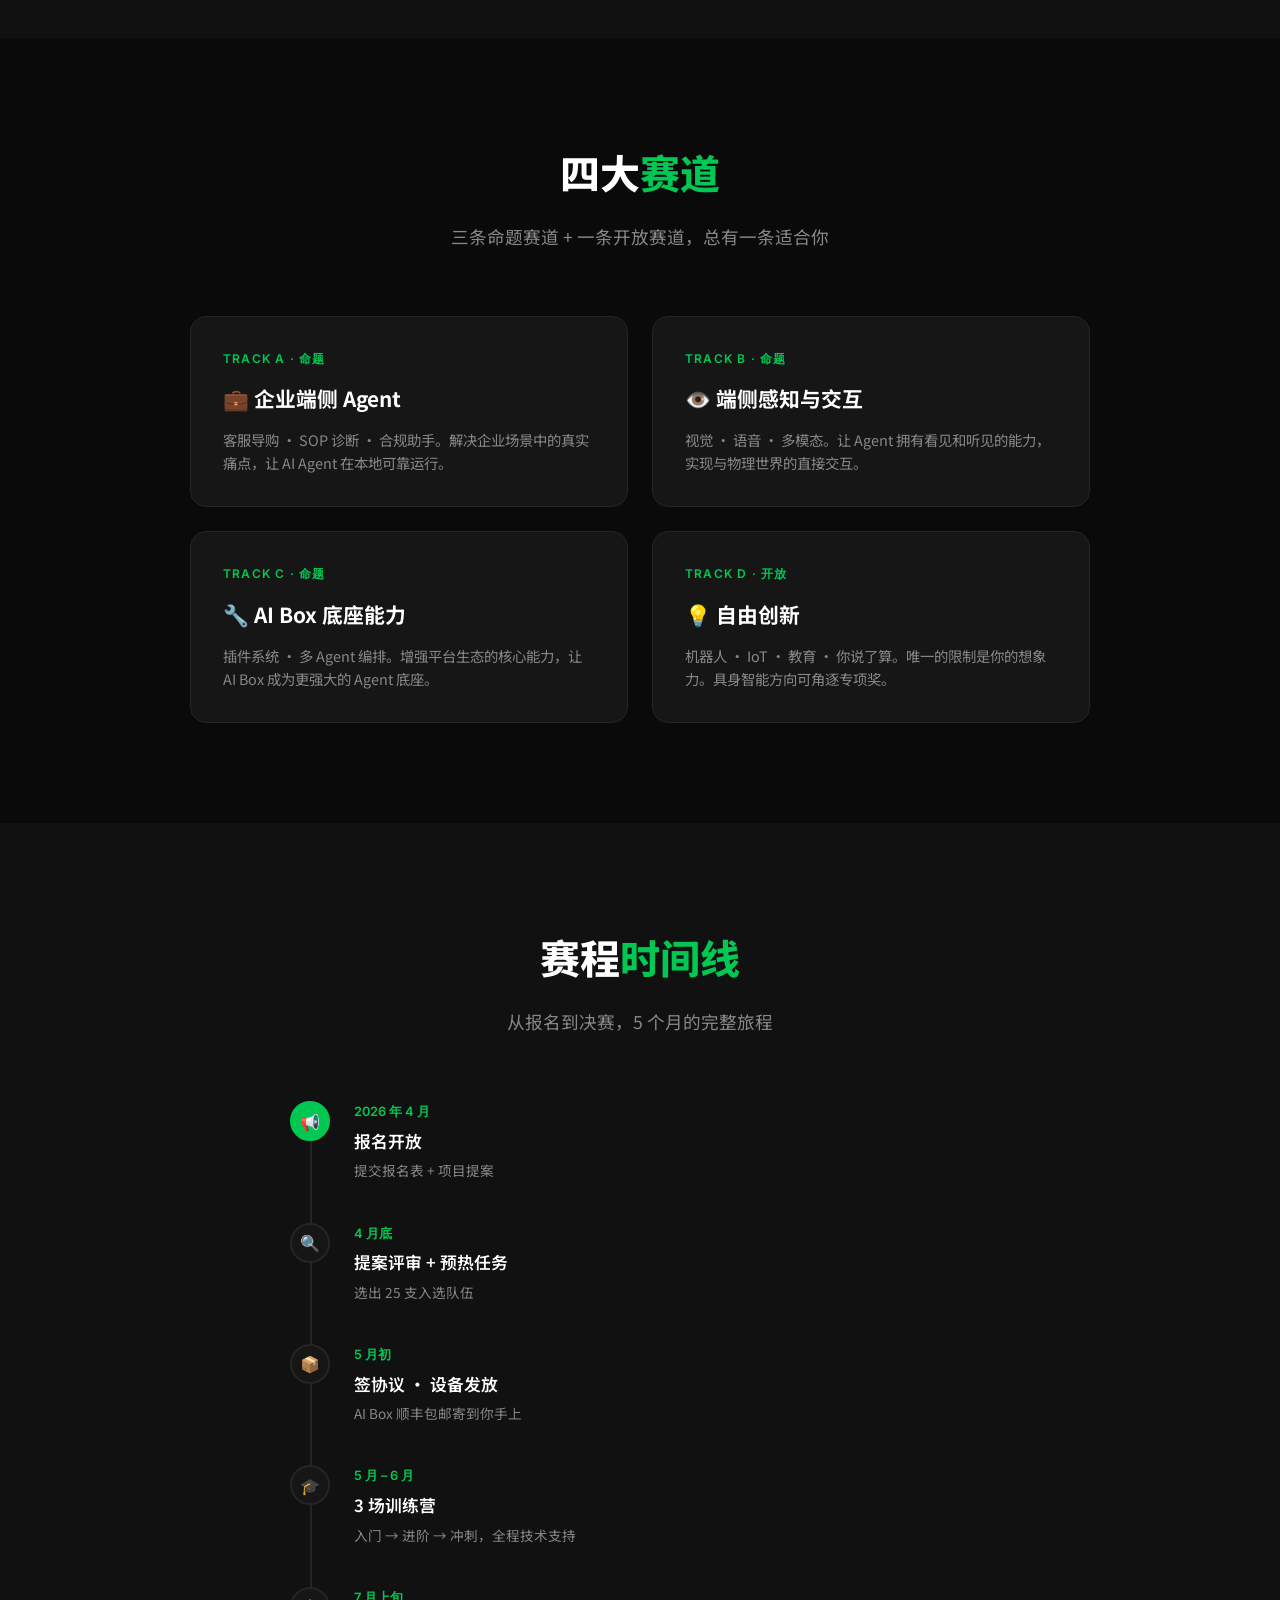
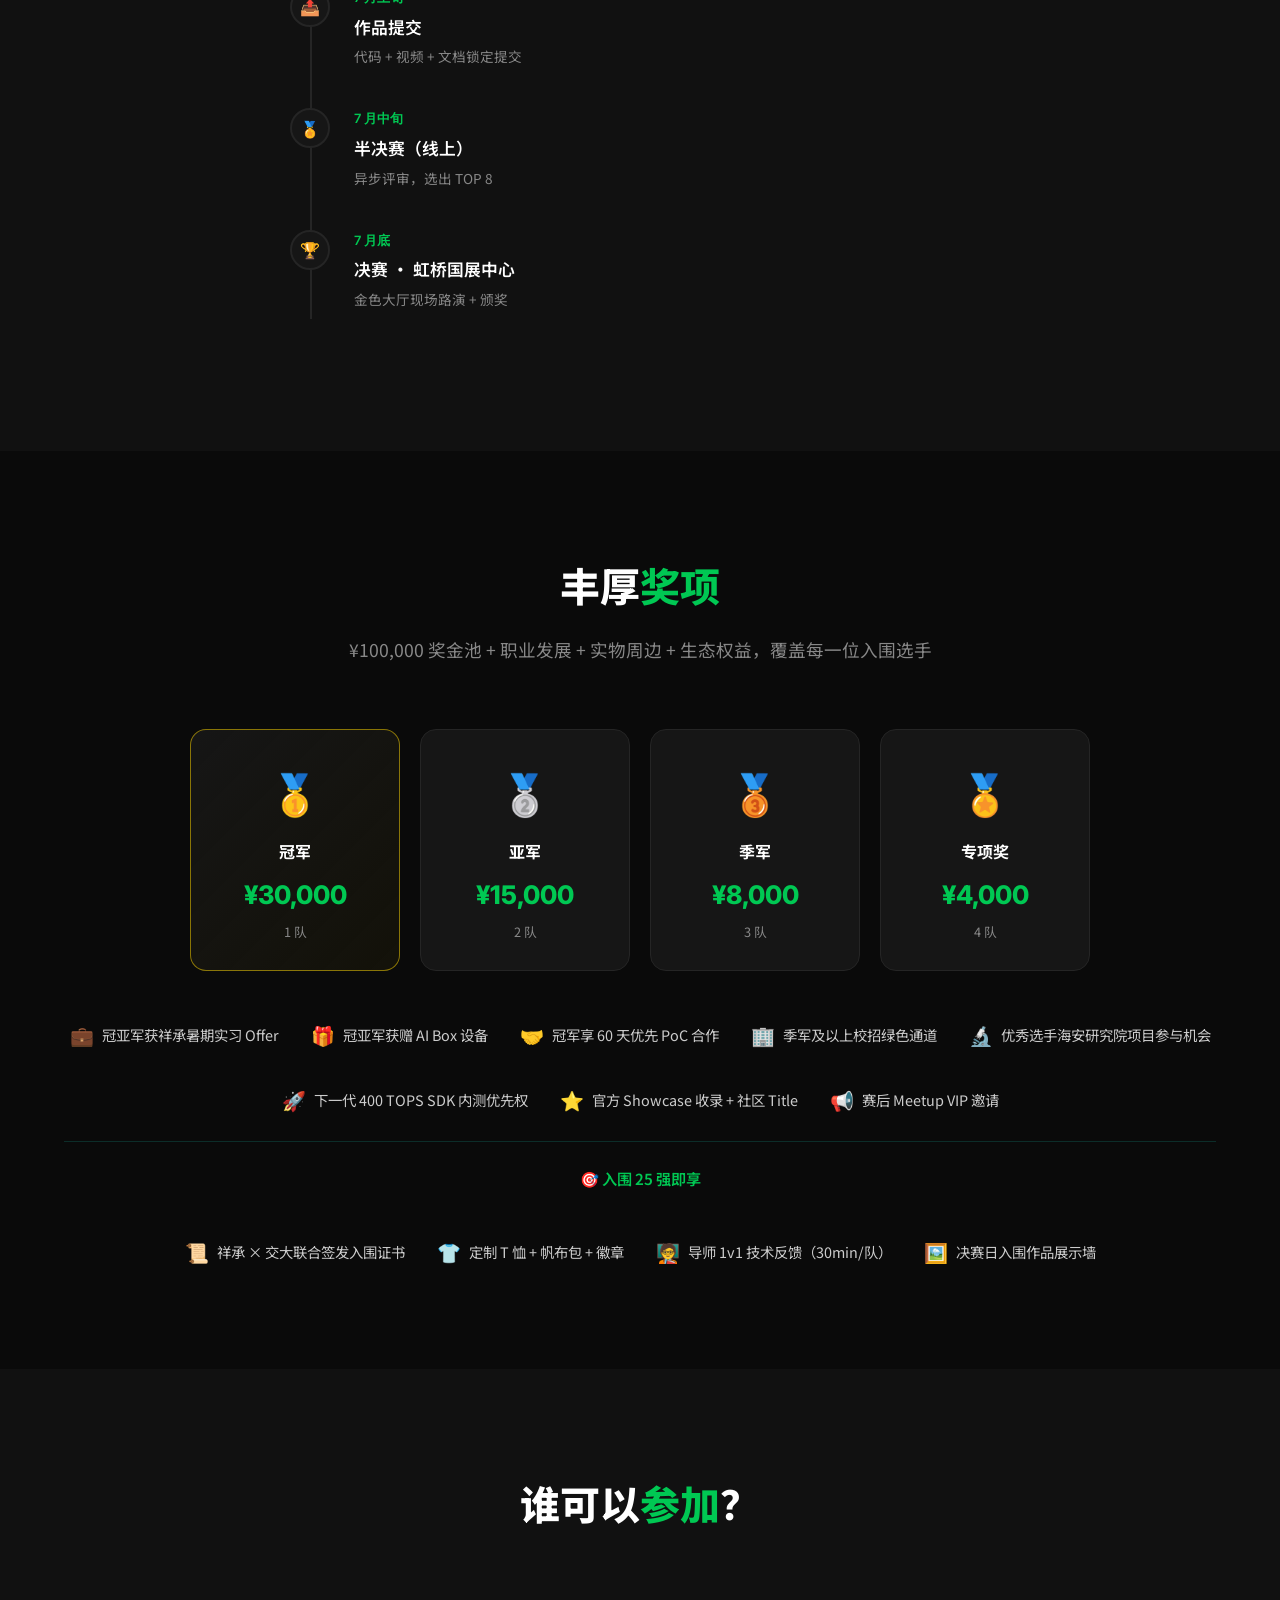
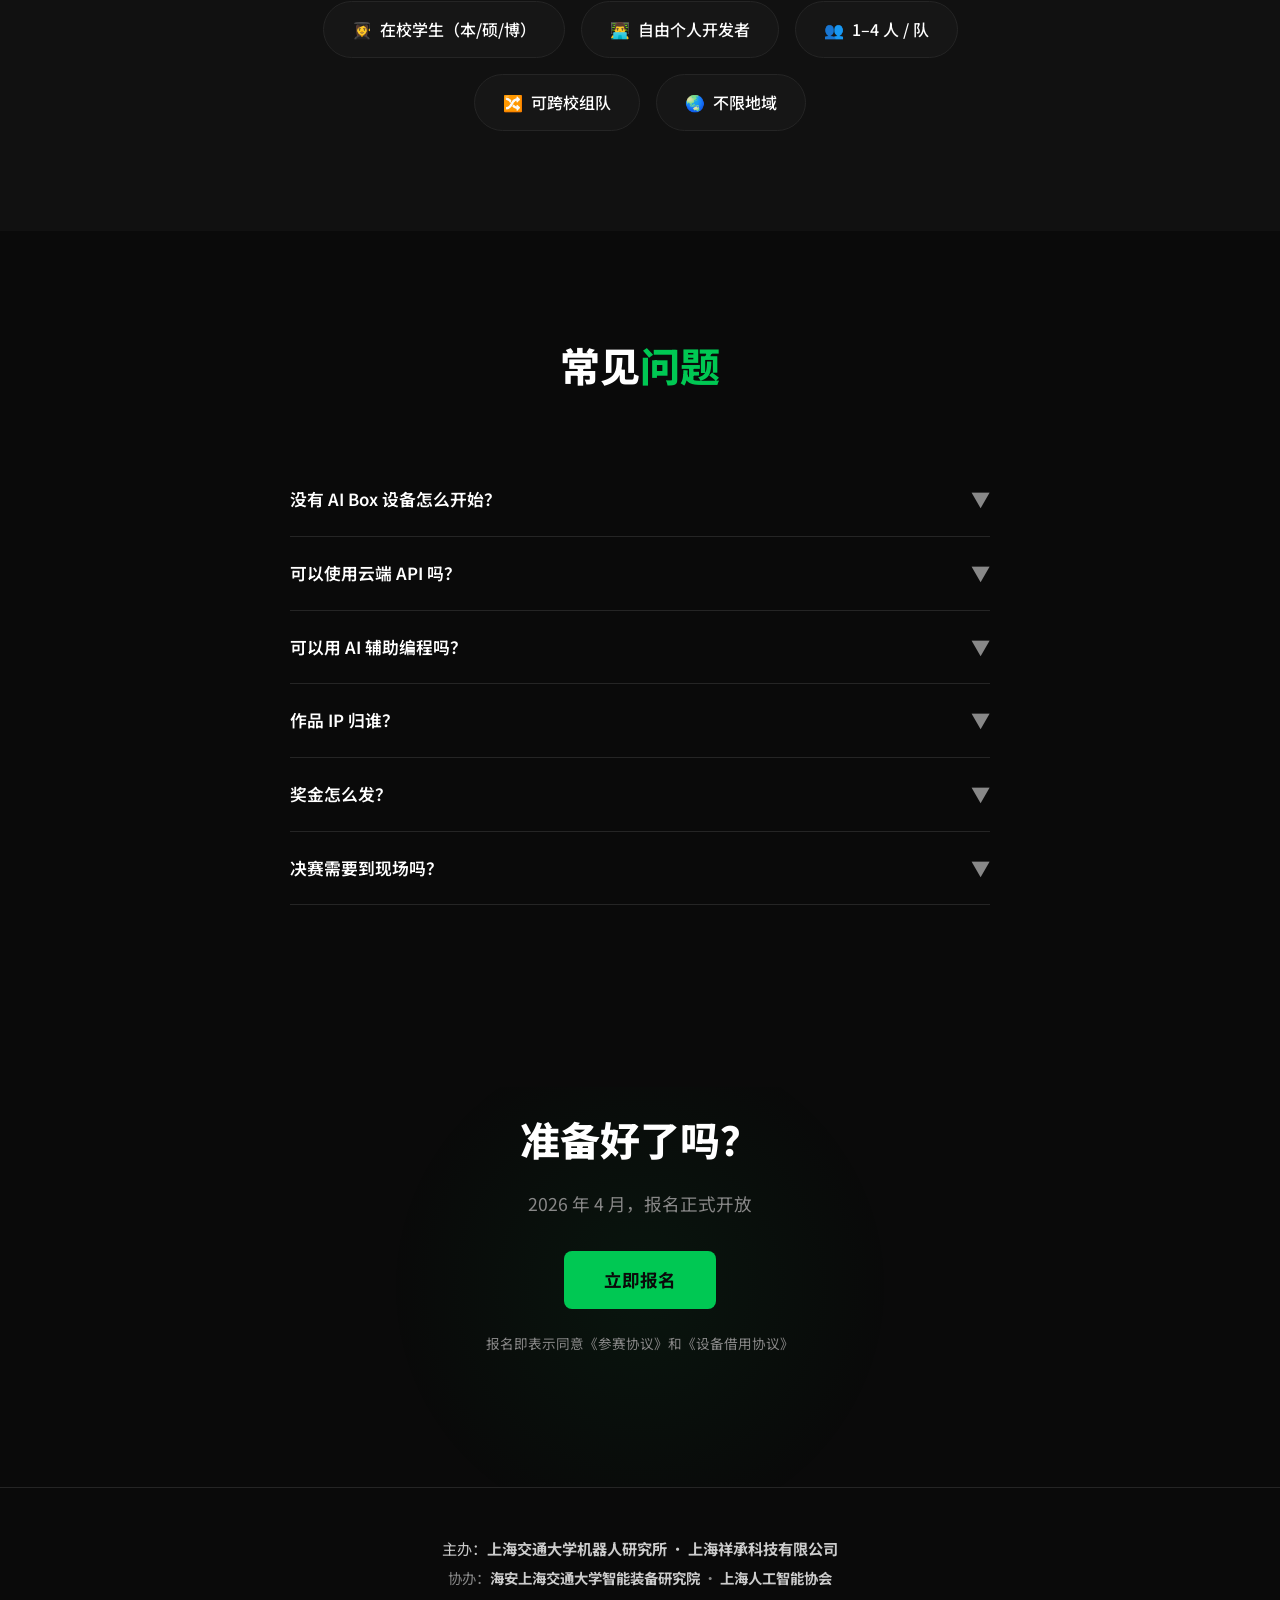
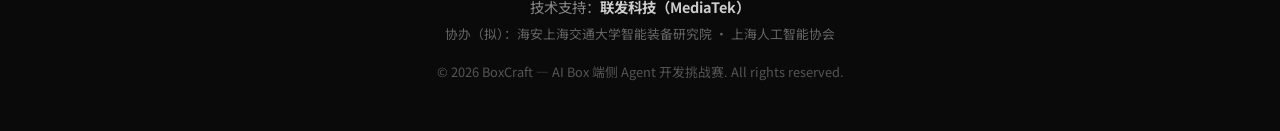
==== commit 04868db0: "refactor: 全局更新主办方架构 (交大+祥承主办，海安+协会协办，联发科技术支持)" ====
--- a/index.html
+++ b/index.html
@@ -215,7 +215,7 @@
     <div class="container">
       <div class="section-title fade-in">
         <h2>丰厚<span class="green">奖项</span></h2>
-        <p>¥100,000 奖金池 + 设备赠送 + 实习直通 + PoC 合作</p>
+        <p>¥100,000 奖金池 + 职业发展 + 实物周边 + 生态权益，覆盖每一位入围选手</p>
       </div>
       <div class="prizes-grid fade-in">
         <div class="prize-card gold">
@@ -243,11 +243,27 @@
           <div class="prize-count">4 队</div>
         </div>
       </div>
+      <!-- 获奖权益体系 -->
       <div class="prizes-extra fade-in">
-        <div class="extra-item"><span class="icon">🎁</span> 冠亚军获赠 AI Box</div>
-        <div class="extra-item"><span class="icon">💼</span> 实习/校招直通面试</div>
-        <div class="extra-item"><span class="icon">🤝</span> 60 天优先 PoC 合作</div>
-        <div class="extra-item"><span class="icon">📢</span> 年会现场展示</div>
+        <div class="extra-item"><span class="icon">💼</span> 冠亚军获祥承暑期实习 Offer</div>
+        <div class="extra-item"><span class="icon">🎁</span> 冠亚军获赠 AI Box 设备</div>
+        <div class="extra-item"><span class="icon">🤝</span> 冠军享 60 天优先 PoC 合作</div>
+        <div class="extra-item"><span class="icon">🏢</span> 季军及以上校招绿色通道</div>
+        <div class="extra-item"><span class="icon">🔬</span> 优秀选手海安研究院项目参与机会</div>
+        <div class="extra-item"><span class="icon">🚀</span> 下一代 400 TOPS SDK 内测优先权</div>
+        <div class="extra-item"><span class="icon">⭐</span> 官方 Showcase 收录 + 社区 Title</div>
+        <div class="extra-item"><span class="icon">📢</span> 赛后 Meetup VIP 邀请</div>
+      </div>
+      <!-- 全员参赛者权益 -->
+      <div class="prizes-extra fade-in"
+        style="margin-top: 1.5rem; border-top: 1px solid rgba(20,184,166,0.2); padding-top: 1.5rem;">
+        <div
+          style="width:100%; text-align:center; margin-bottom:0.8rem; font-size:0.95rem; color:var(--green); font-weight:600;">
+          🎯 入围 25 强即享</div>
+        <div class="extra-item"><span class="icon">📜</span> 祥承 × 交大联合签发入围证书</div>
+        <div class="extra-item"><span class="icon">👕</span> 定制 T 恤 + 帆布包 + 徽章</div>
+        <div class="extra-item"><span class="icon">🧑‍🏫</span> 导师 1v1 技术反馈（30min/队）</div>
+        <div class="extra-item"><span class="icon">🖼️</span> 决赛日入围作品展示墙</div>
       </div>
     </div>
   </section>
@@ -332,8 +348,9 @@
   <!-- FOOTER -->
   <footer>
     <div class="organizers">
-      <div class="org-row">联合主办：<strong>上海交通大学机器人研究所</strong> · <strong>联发科技（MediaTek）</strong></div>
-      <div class="org-row">核心赞助：<strong>上海祥承科技有限公司</strong></div>
+      <div class="org-row">主办：<strong>上海交通大学机器人研究所</strong> · <strong>上海祥承科技有限公司</strong></div>
+      <div class="org-row">协办：<strong>海安上海交通大学智能装备研究院</strong> · <strong>上海人工智能协会</strong></div>
+      <div class="org-row">技术支持：<strong>联发科技（MediaTek）</strong></div>
       <div class="org-row" style="color:#666; font-size:0.8rem;">协办（拟）：海安上海交通大学智能装备研究院 · 上海人工智能协会</div>
     </div>
     <div class="copyright">
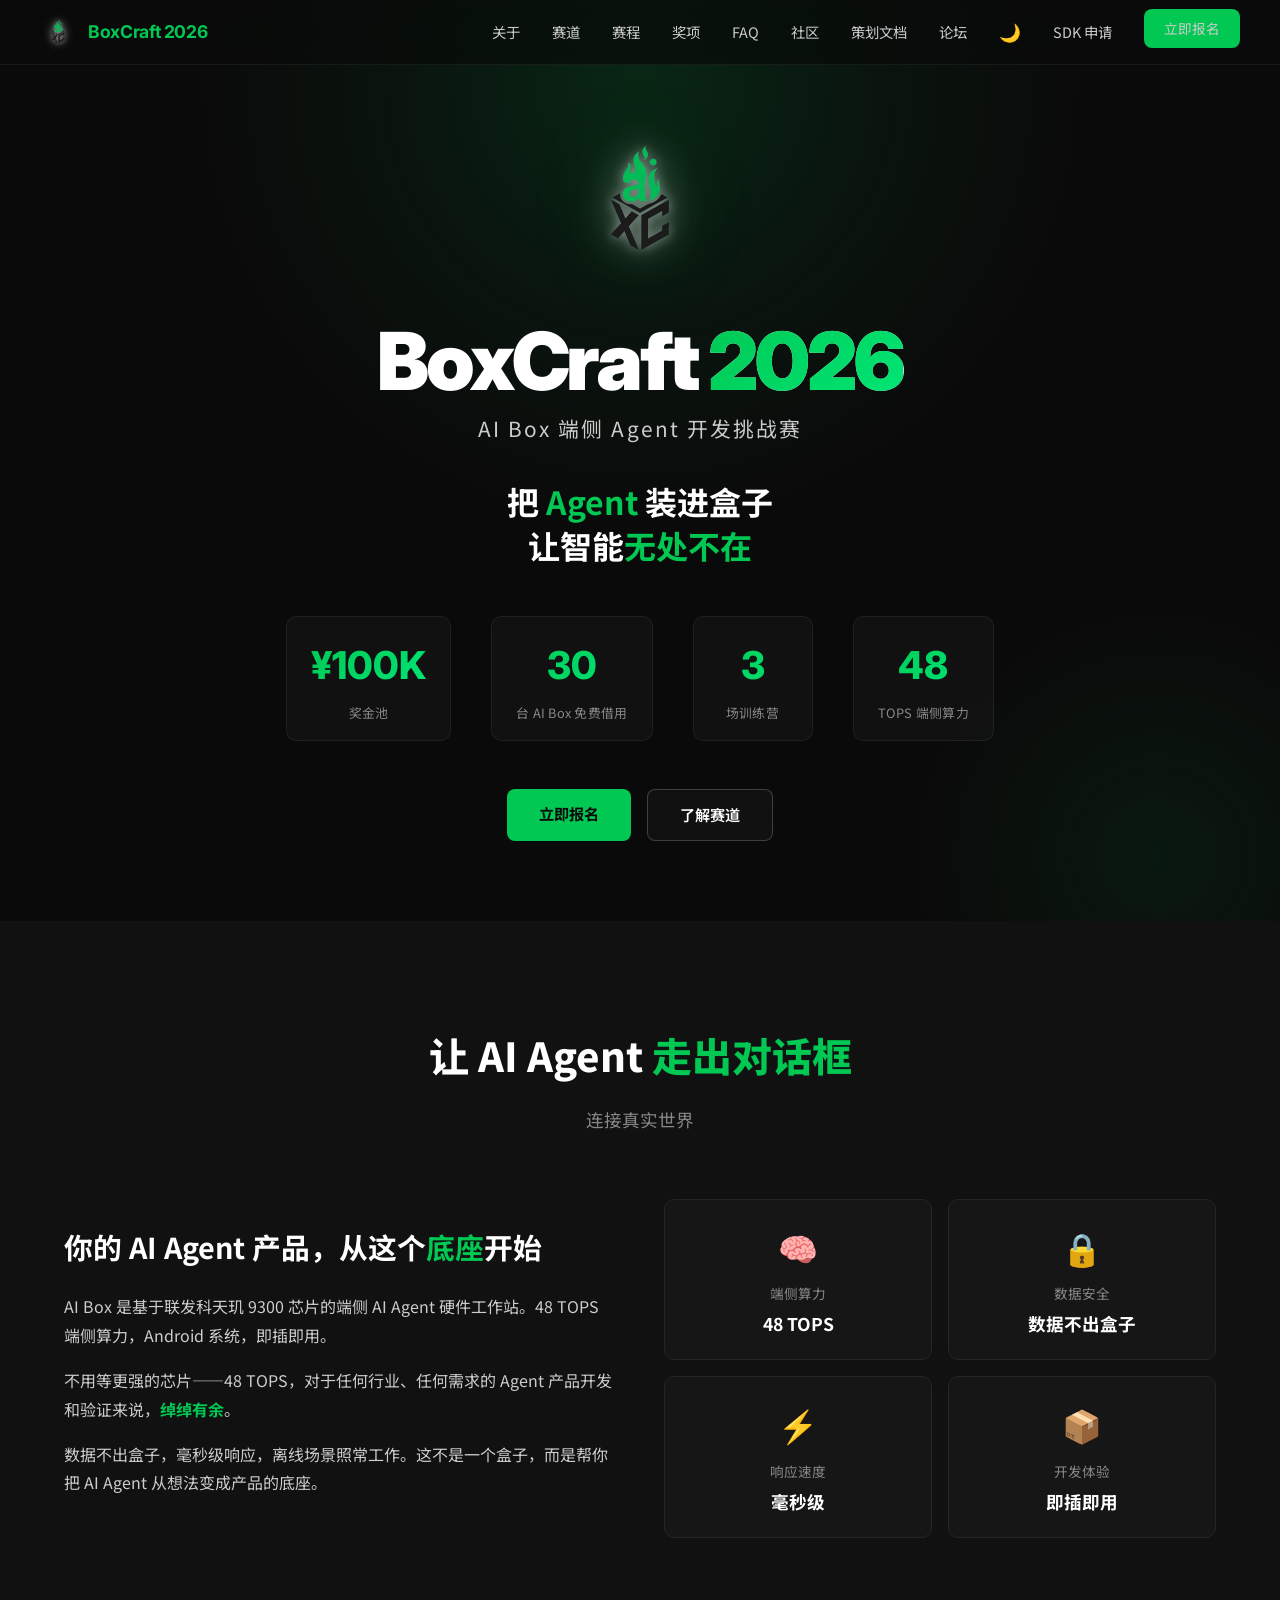
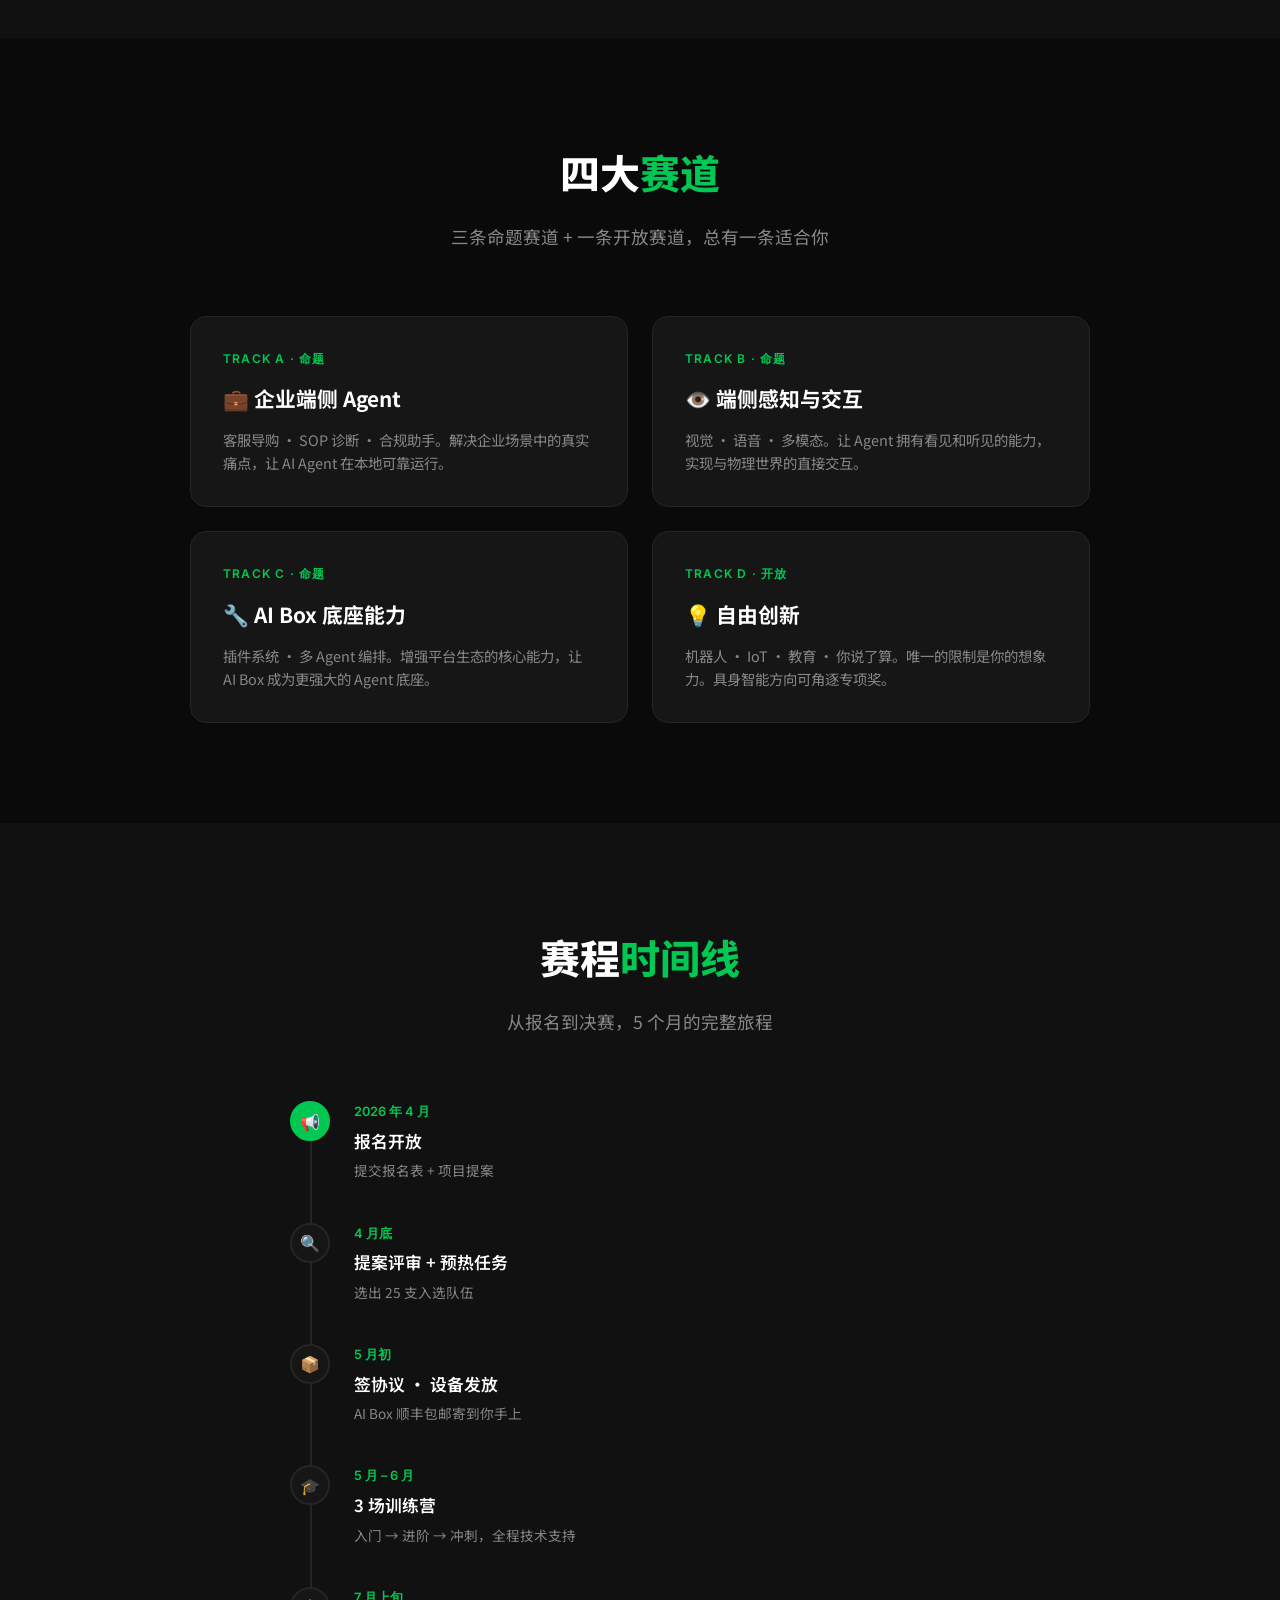
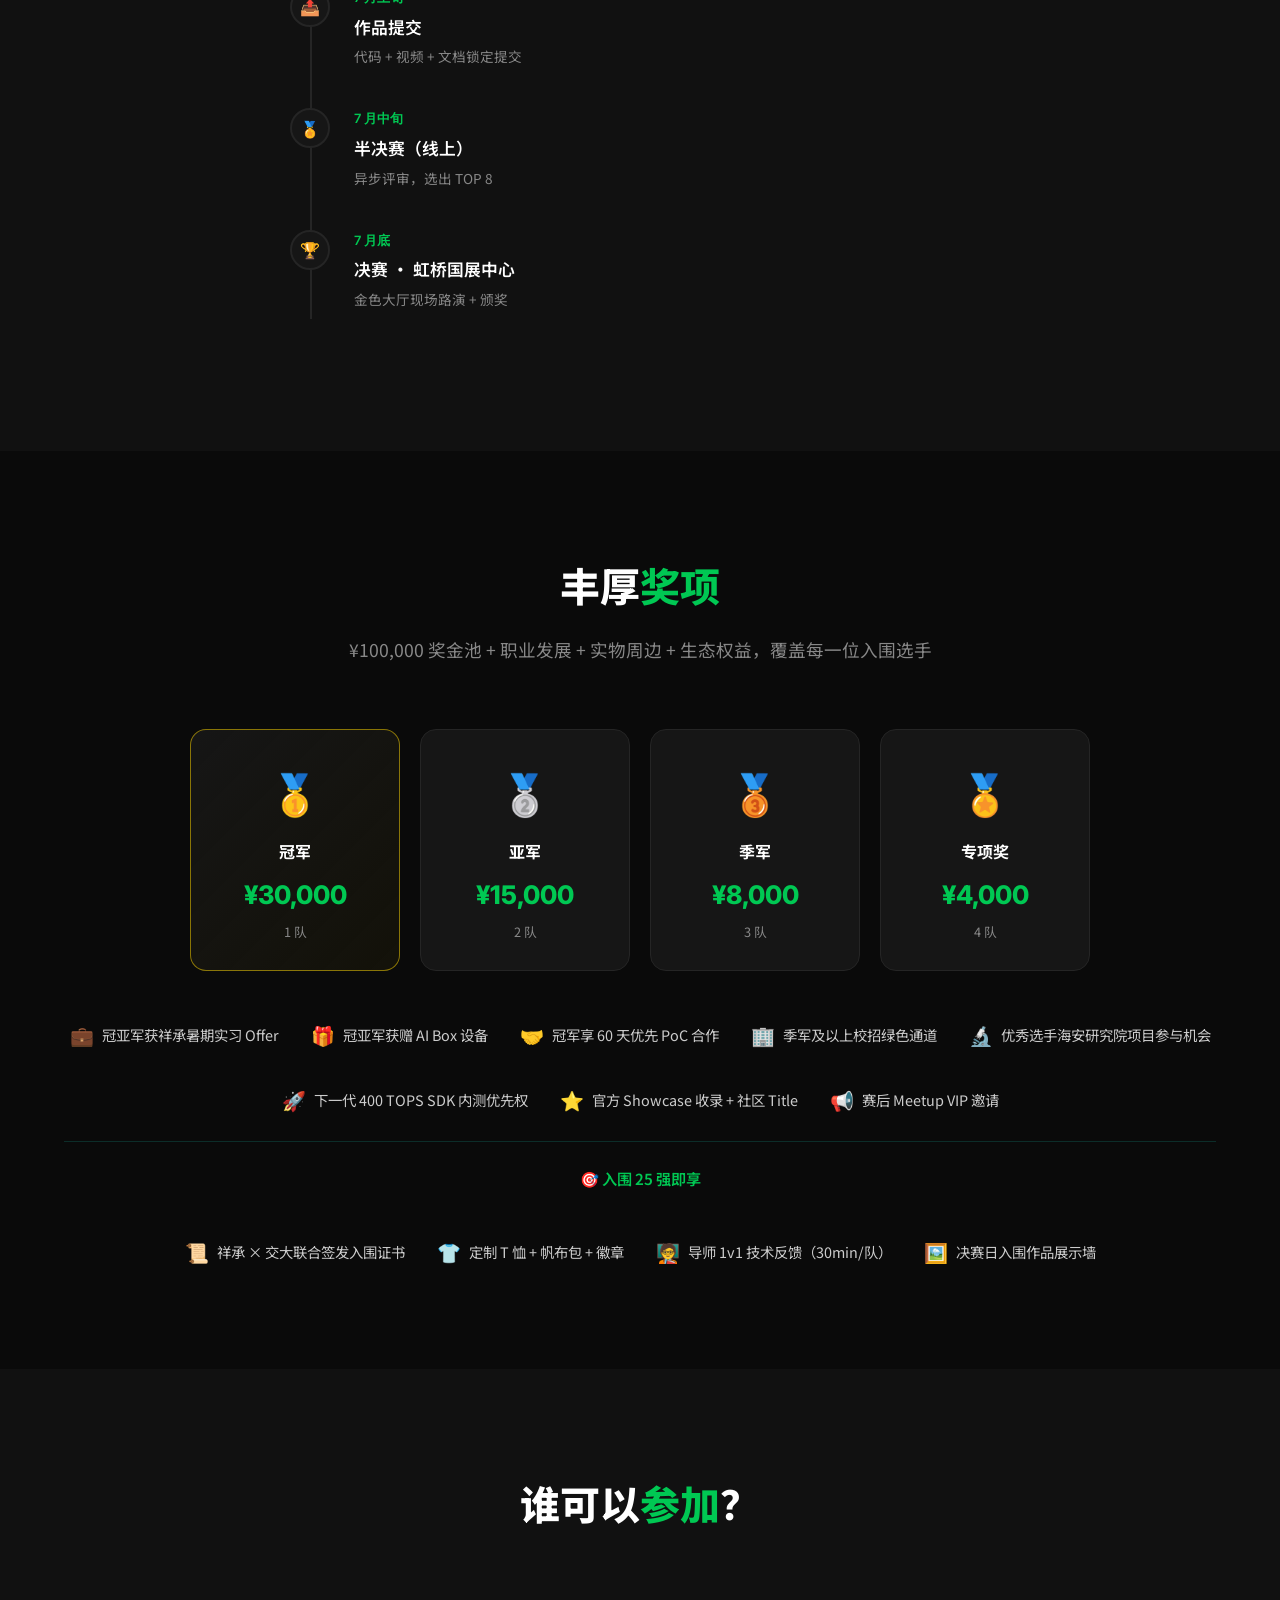
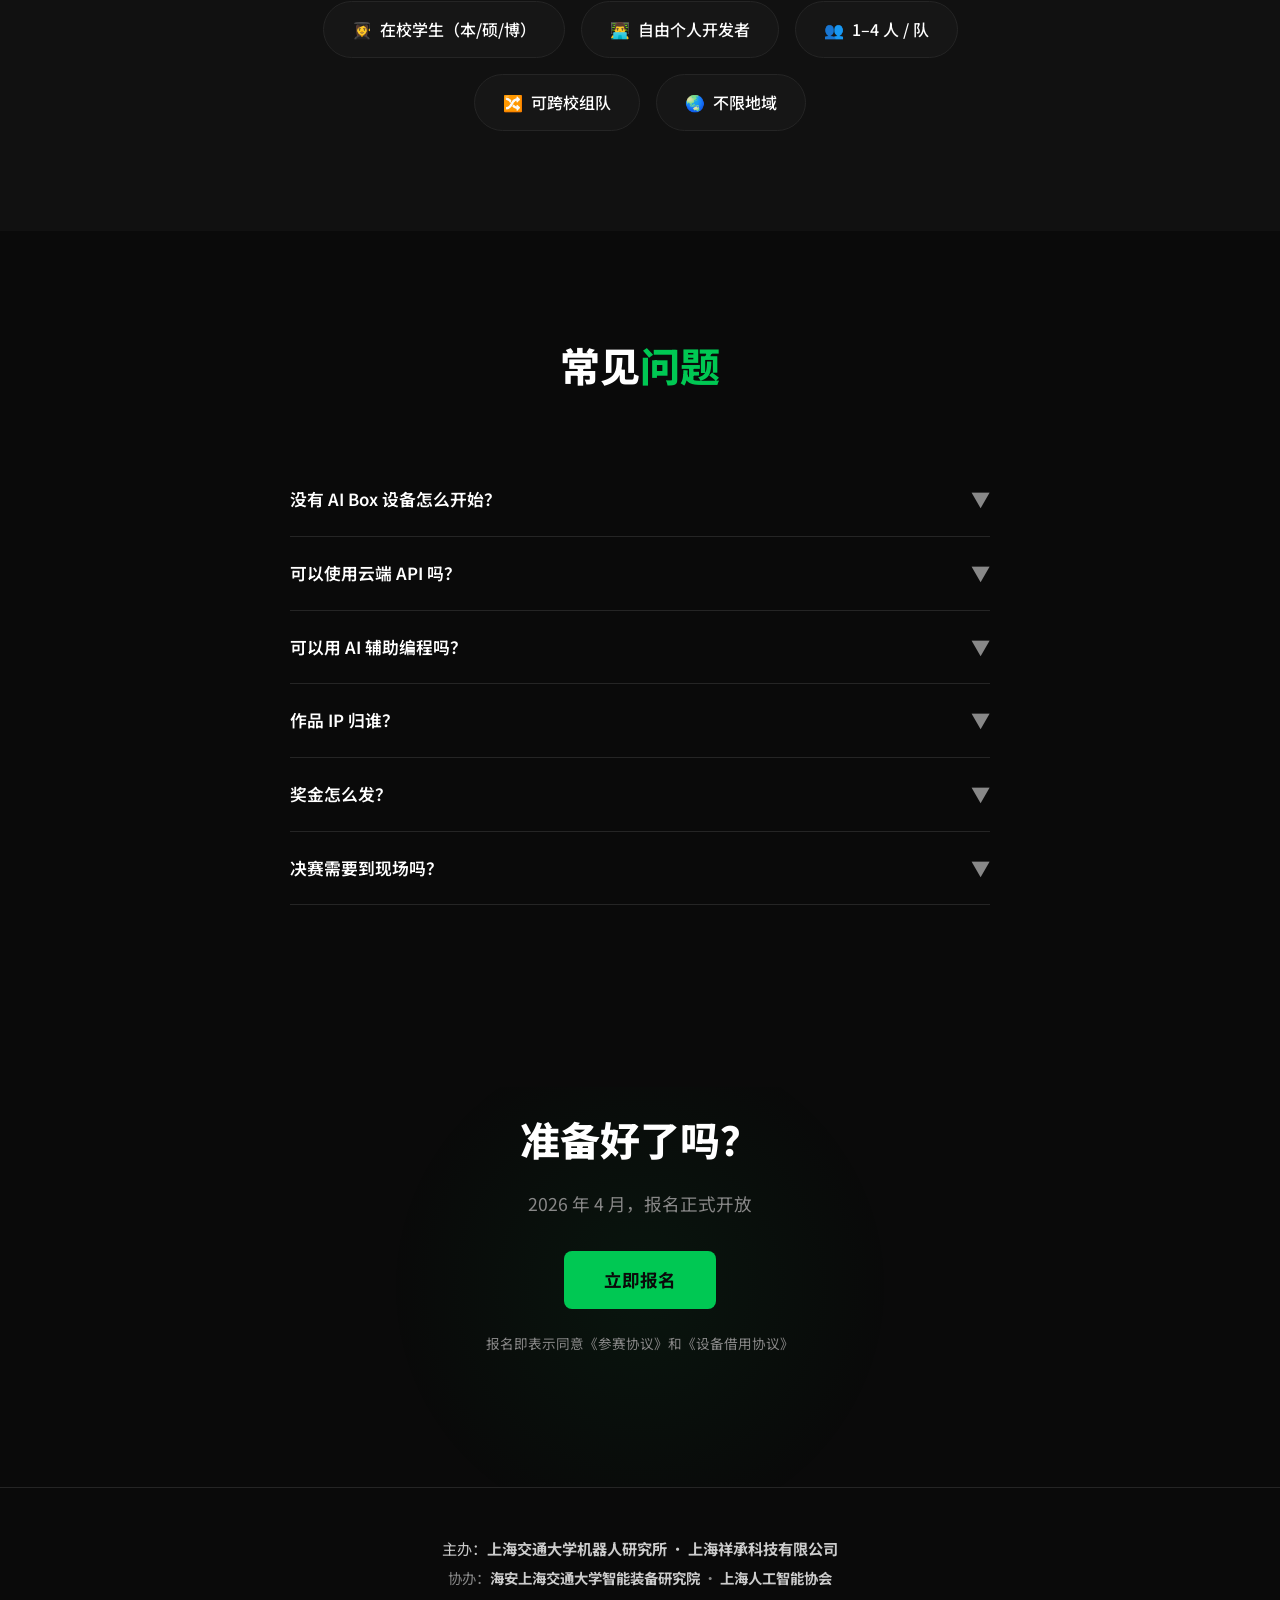
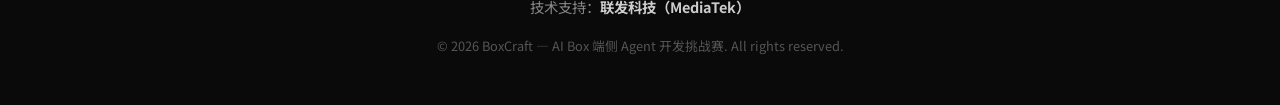
==== commit eba5e5a8: "feat: 新增 SDK 申请页、报名页、开发者论坛页；修复导航、样式；补充社区运营机制 - 新增 sdk.html：4 步 SDK 申请流程 + 表单 - 新增 forum.html：开发者论坛，支" ====
--- a/index.html
+++ b/index.html
@@ -28,8 +28,10 @@
         <li><a href="#faq">FAQ</a></li>
         <li><a href="community.html">社区</a></li>
         <li><a href="docs.html">策划文档</a></li>
+        <li><a href="forum.html">论坛</a></li>
         <li><a href="#" onclick="toggleTheme();return false;" id="themeToggle" title="切换主题"
             style="font-size:1.1rem;">🌙</a></li>
+        <li><a href="sdk.html" style="color:var(--green)">SDK 申请</a></li>
         <li><a href="register.html" class="btn-primary" style="padding:8px 20px; font-size:0.85rem;">立即报名</a></li>
       </ul>
     </div>
@@ -351,7 +353,6 @@
       <div class="org-row">主办：<strong>上海交通大学机器人研究所</strong> · <strong>上海祥承科技有限公司</strong></div>
       <div class="org-row">协办：<strong>海安上海交通大学智能装备研究院</strong> · <strong>上海人工智能协会</strong></div>
       <div class="org-row">技术支持：<strong>联发科技（MediaTek）</strong></div>
-      <div class="org-row" style="color:#666; font-size:0.8rem;">协办（拟）：海安上海交通大学智能装备研究院 · 上海人工智能协会</div>
     </div>
     <div class="copyright">
       © 2026 BoxCraft — AI Box 端侧 Agent 开发挑战赛. All rights reserved.
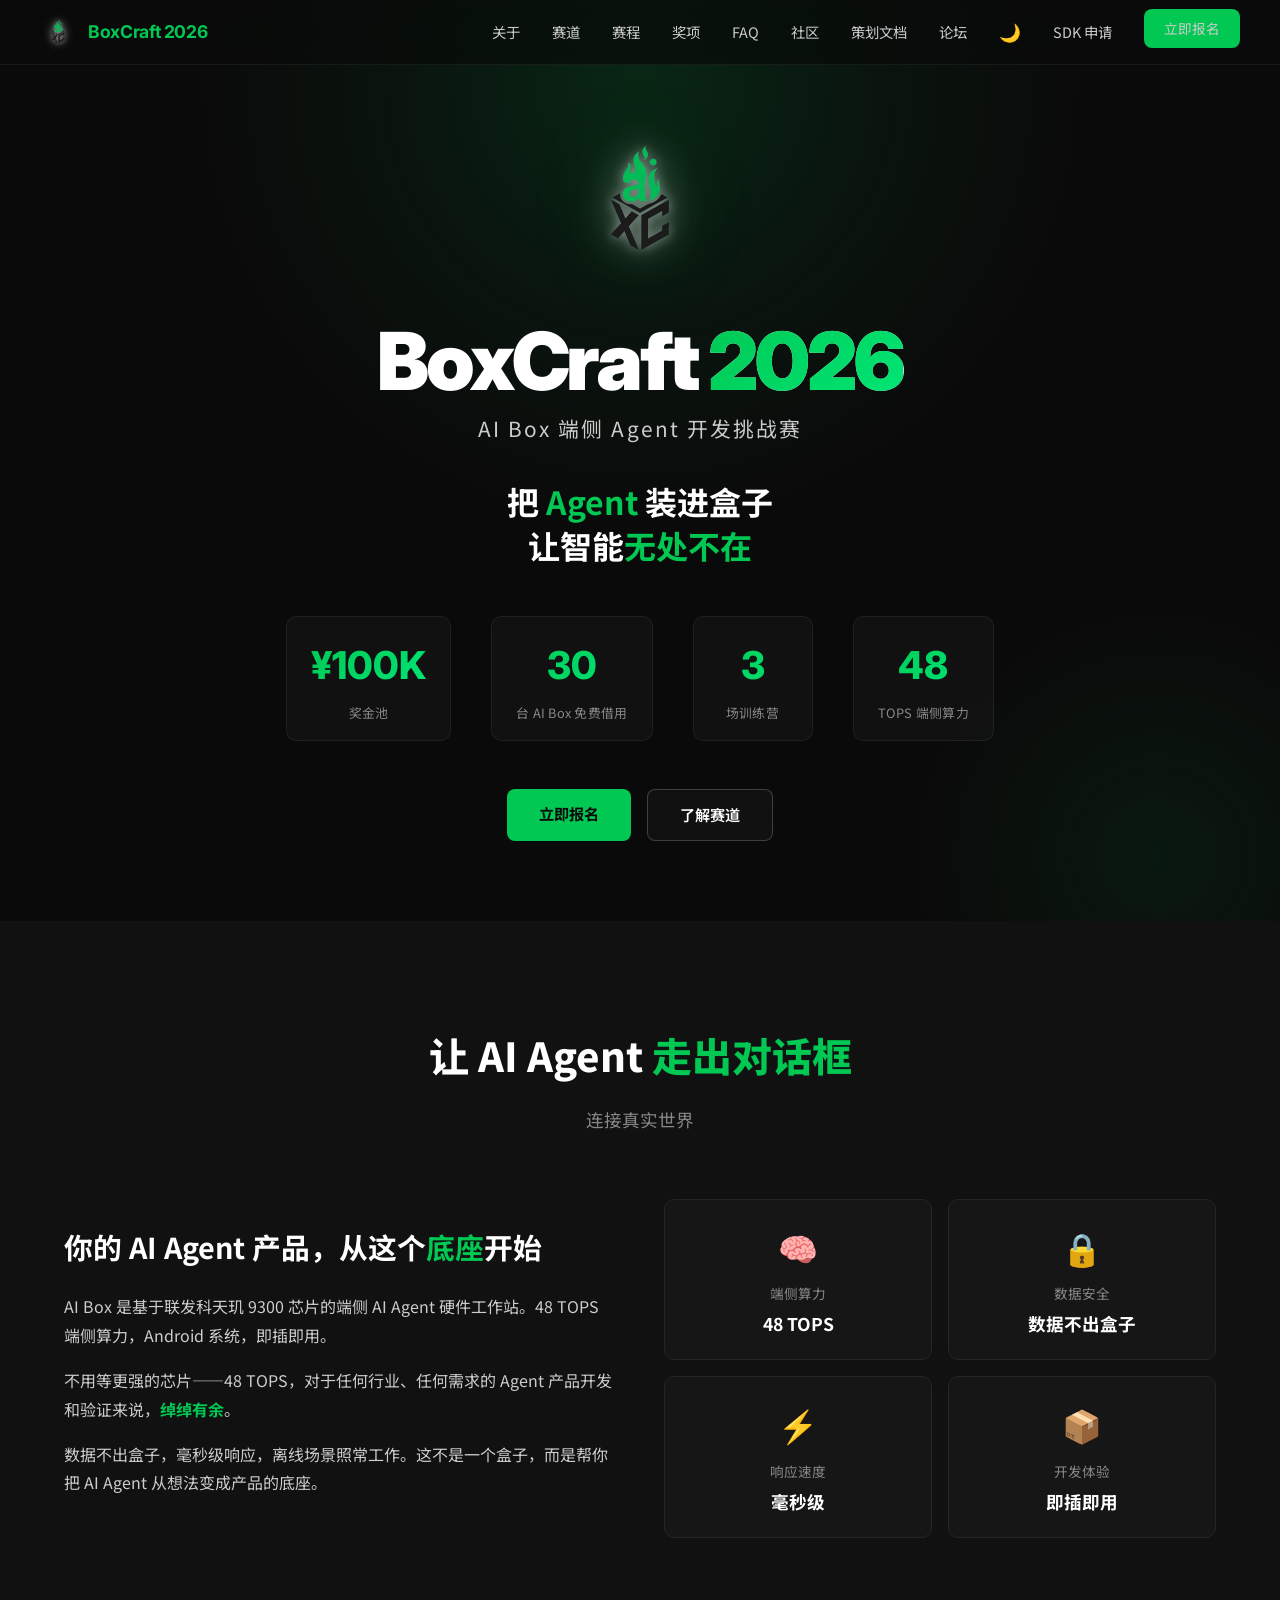
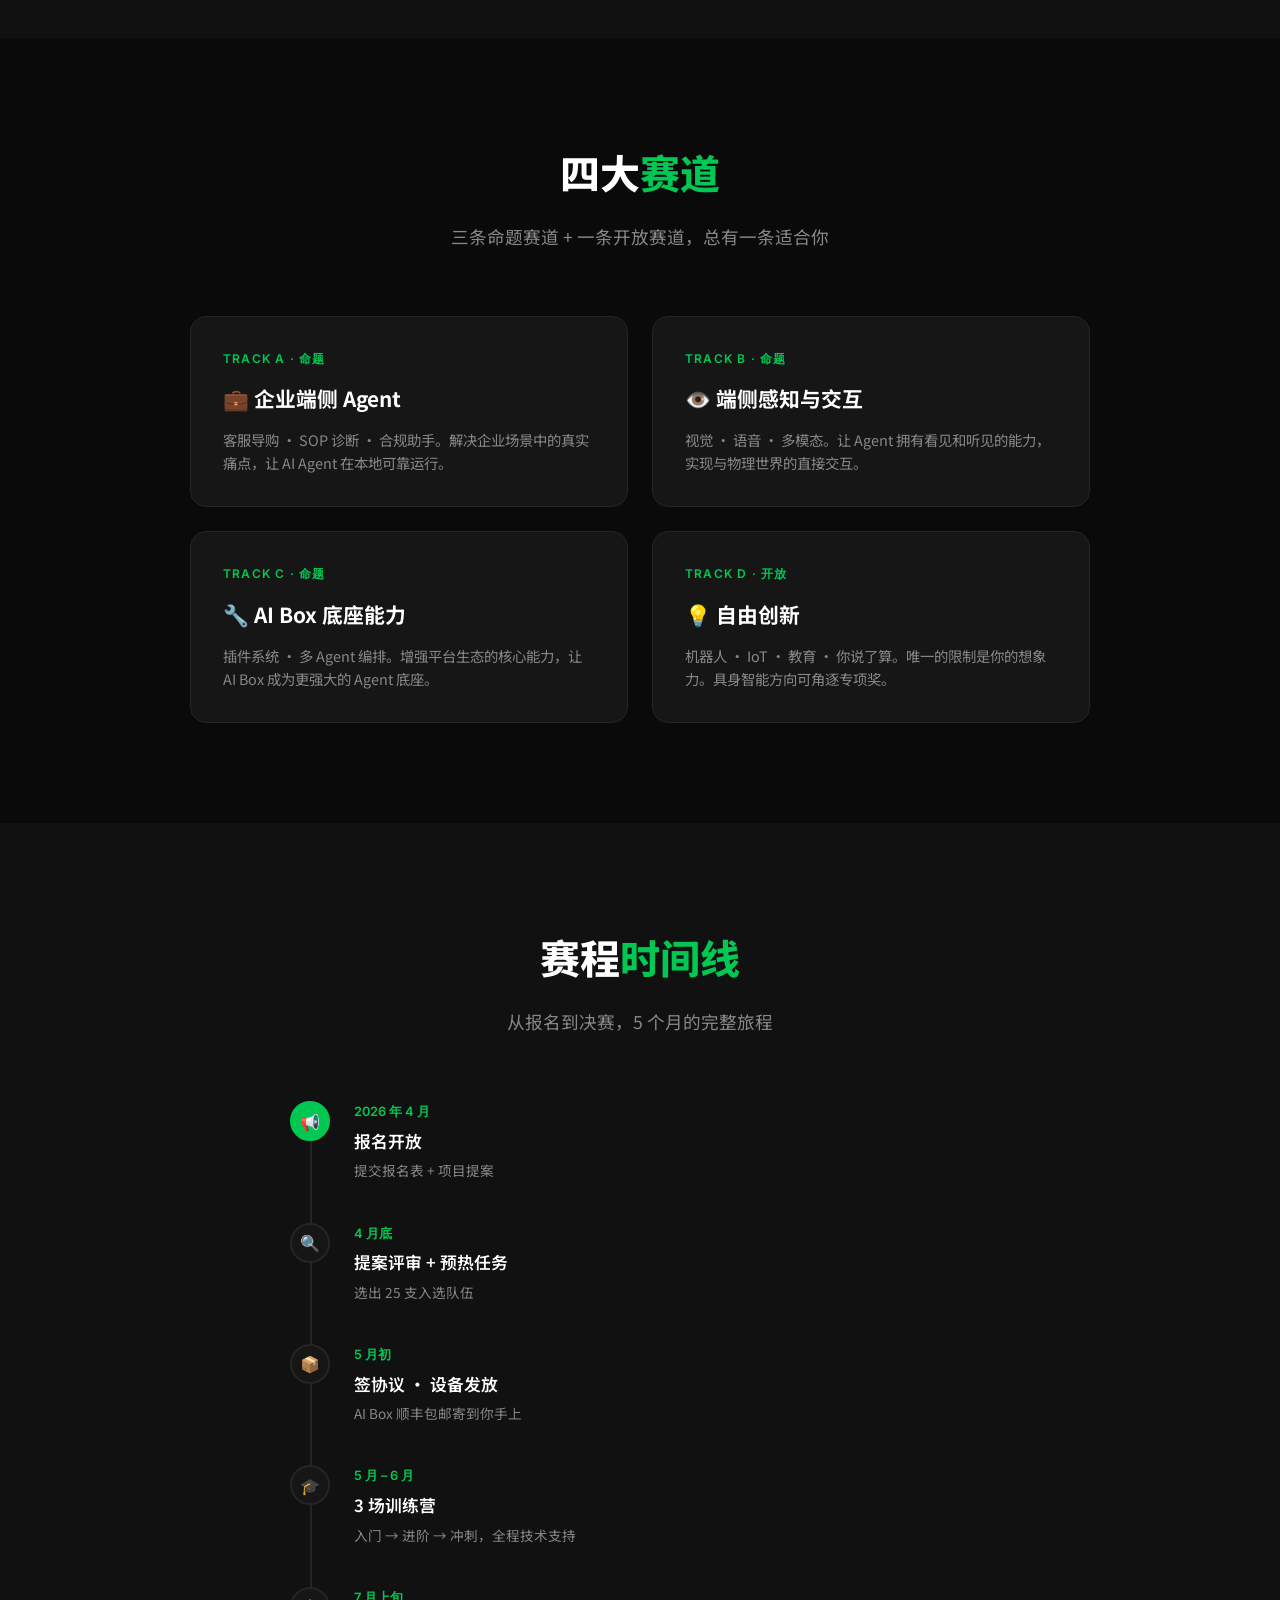
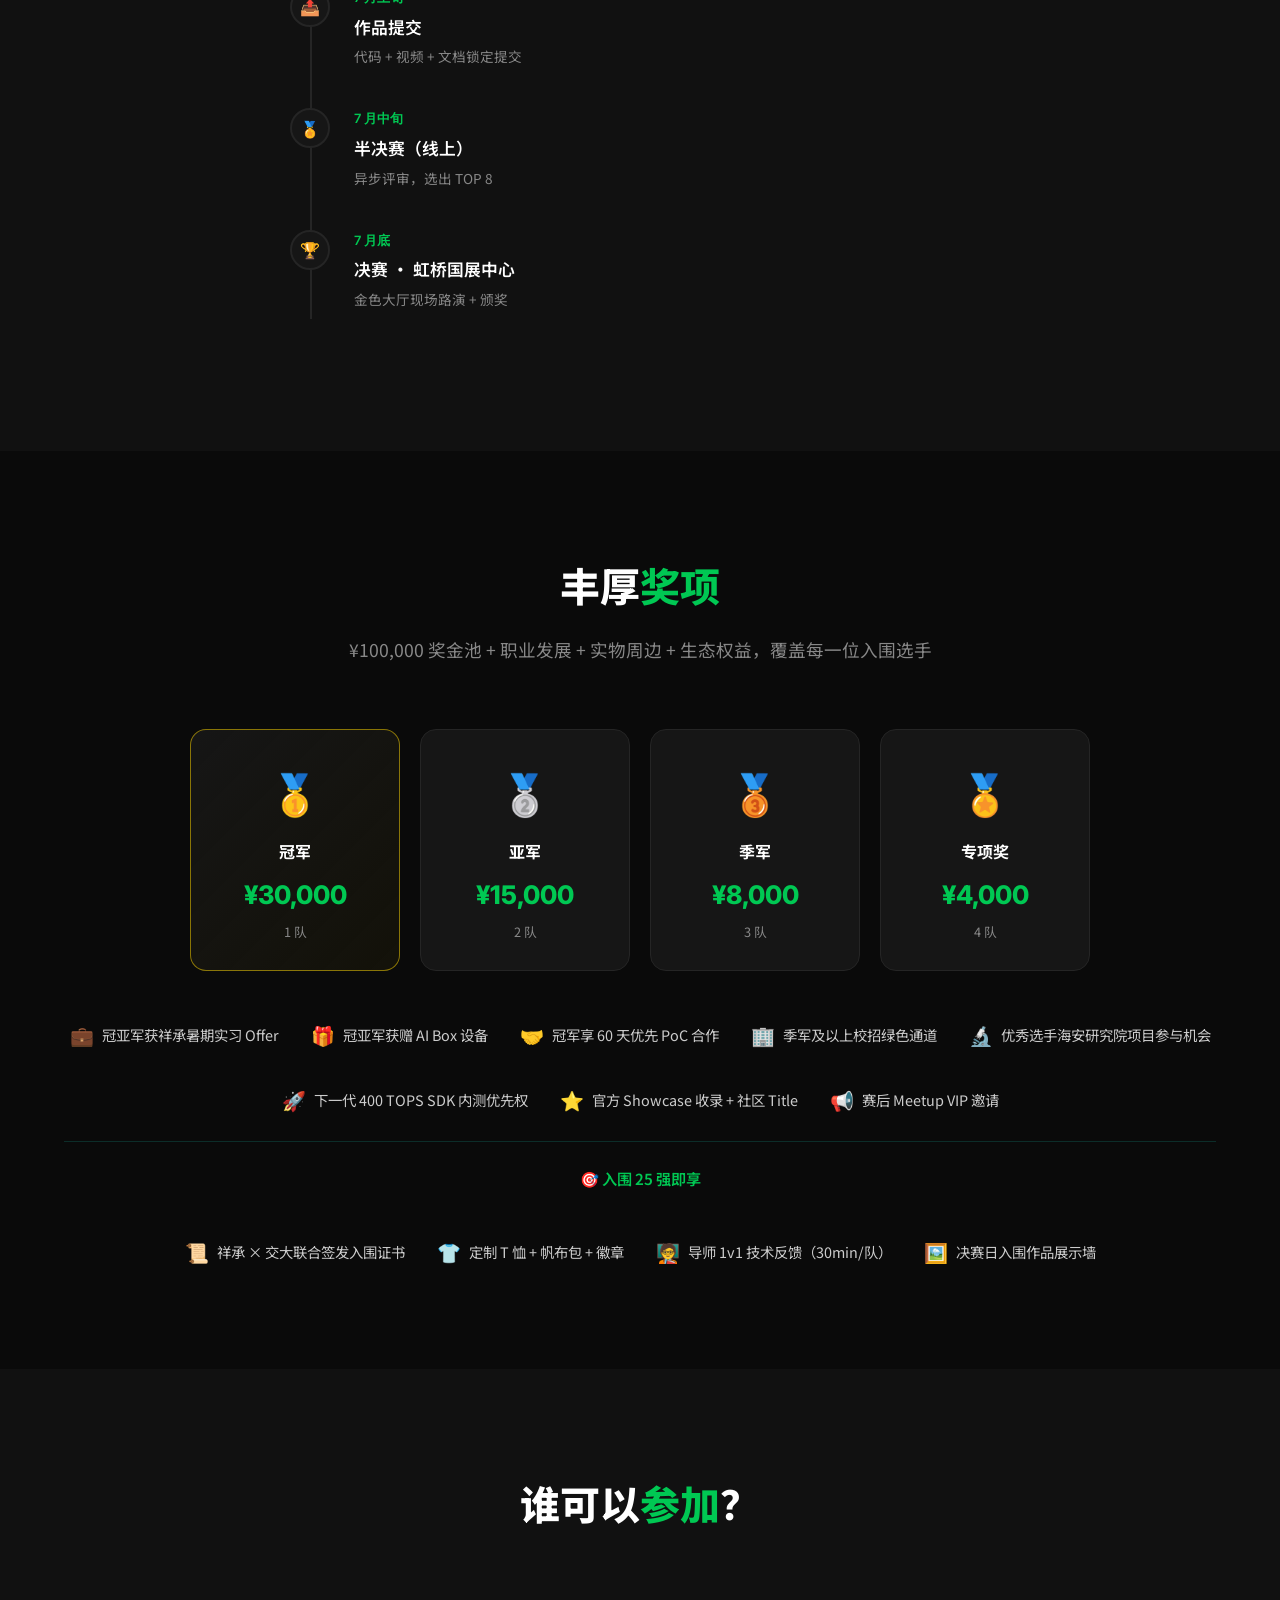
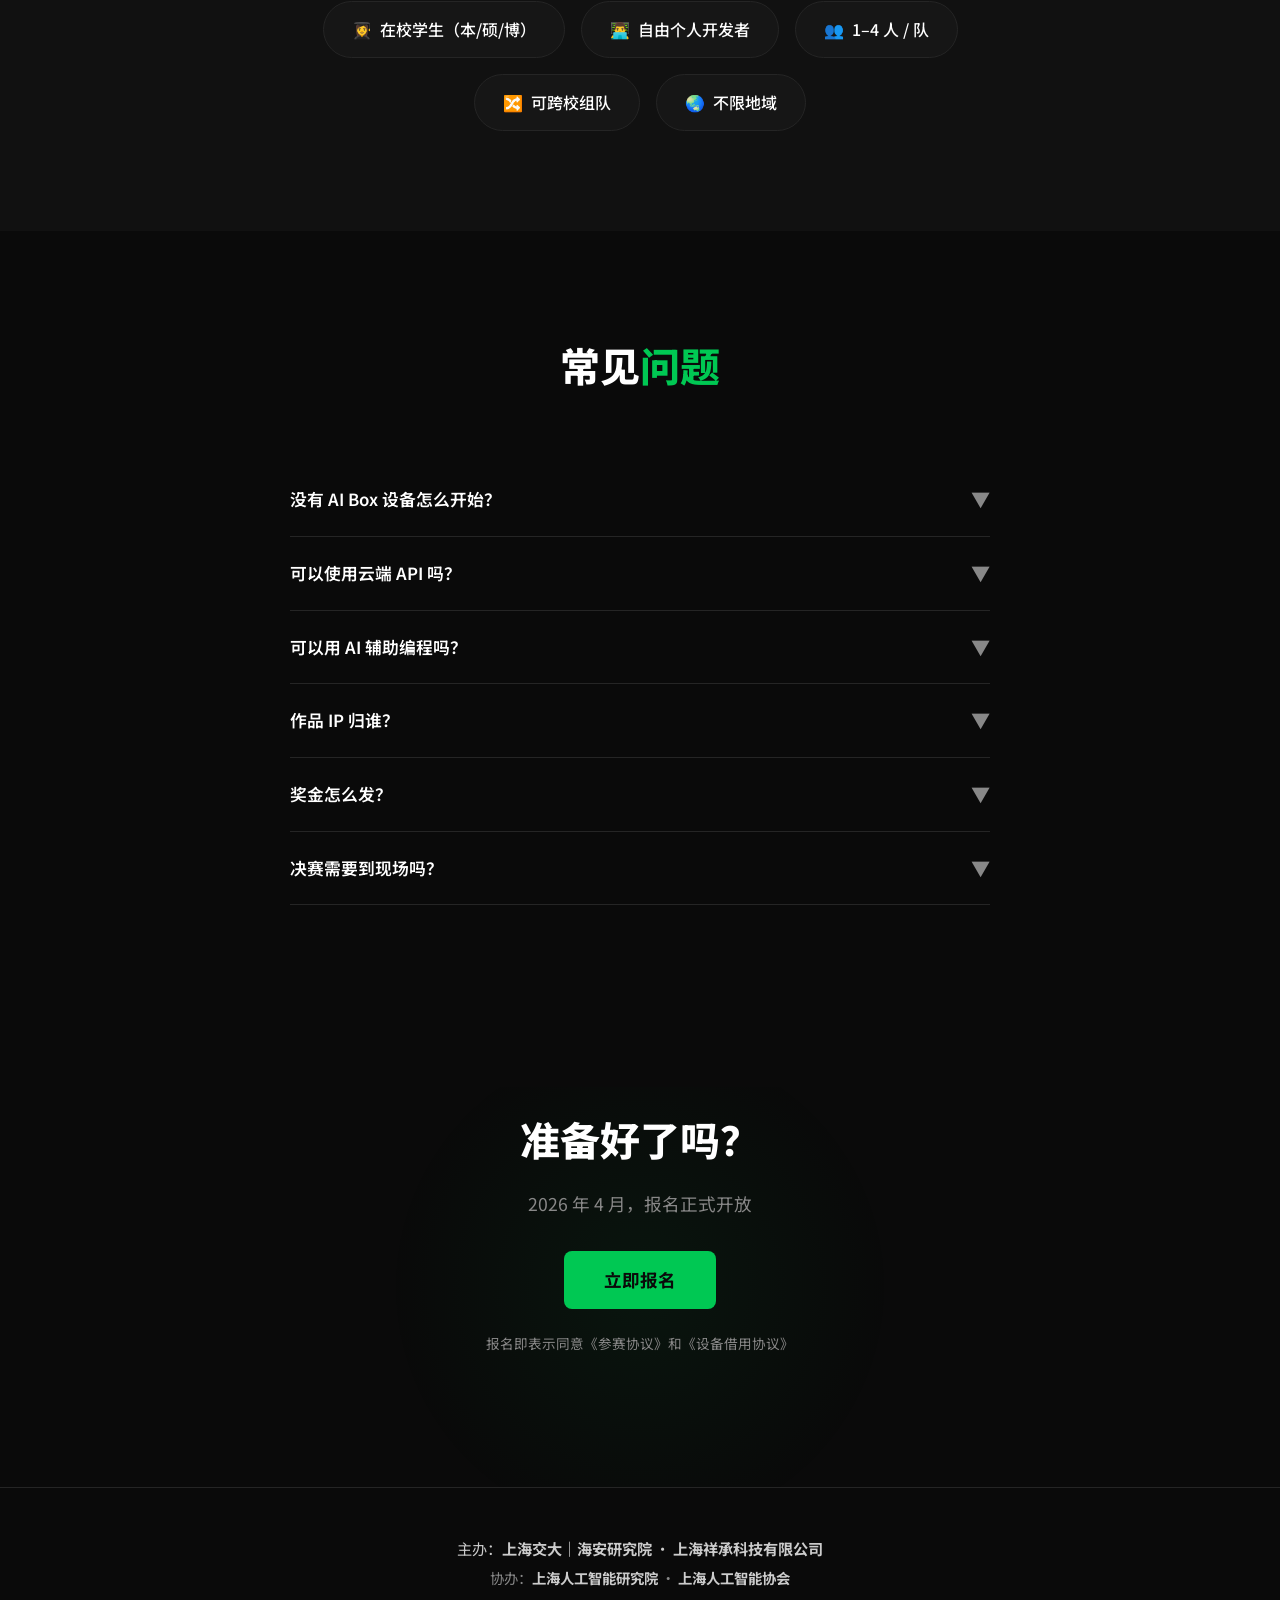
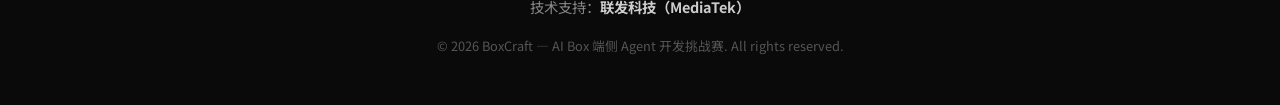
==== commit 08b69a72: "更新了主办和协办信息" ====
--- a/index.html
+++ b/index.html
@@ -350,8 +350,8 @@
   <!-- FOOTER -->
   <footer>
     <div class="organizers">
-      <div class="org-row">主办：<strong>上海交通大学机器人研究所</strong> · <strong>上海祥承科技有限公司</strong></div>
-      <div class="org-row">协办：<strong>海安上海交通大学智能装备研究院</strong> · <strong>上海人工智能协会</strong></div>
+      <div class="org-row">主办：<strong>上海交大｜海安研究院</strong> · <strong>上海祥承科技有限公司</strong></div>
+      <div class="org-row">协办：<strong>上海人工智能研究院</strong> · <strong>上海人工智能协会</strong></div>
       <div class="org-row">技术支持：<strong>联发科技（MediaTek）</strong></div>
     </div>
     <div class="copyright">
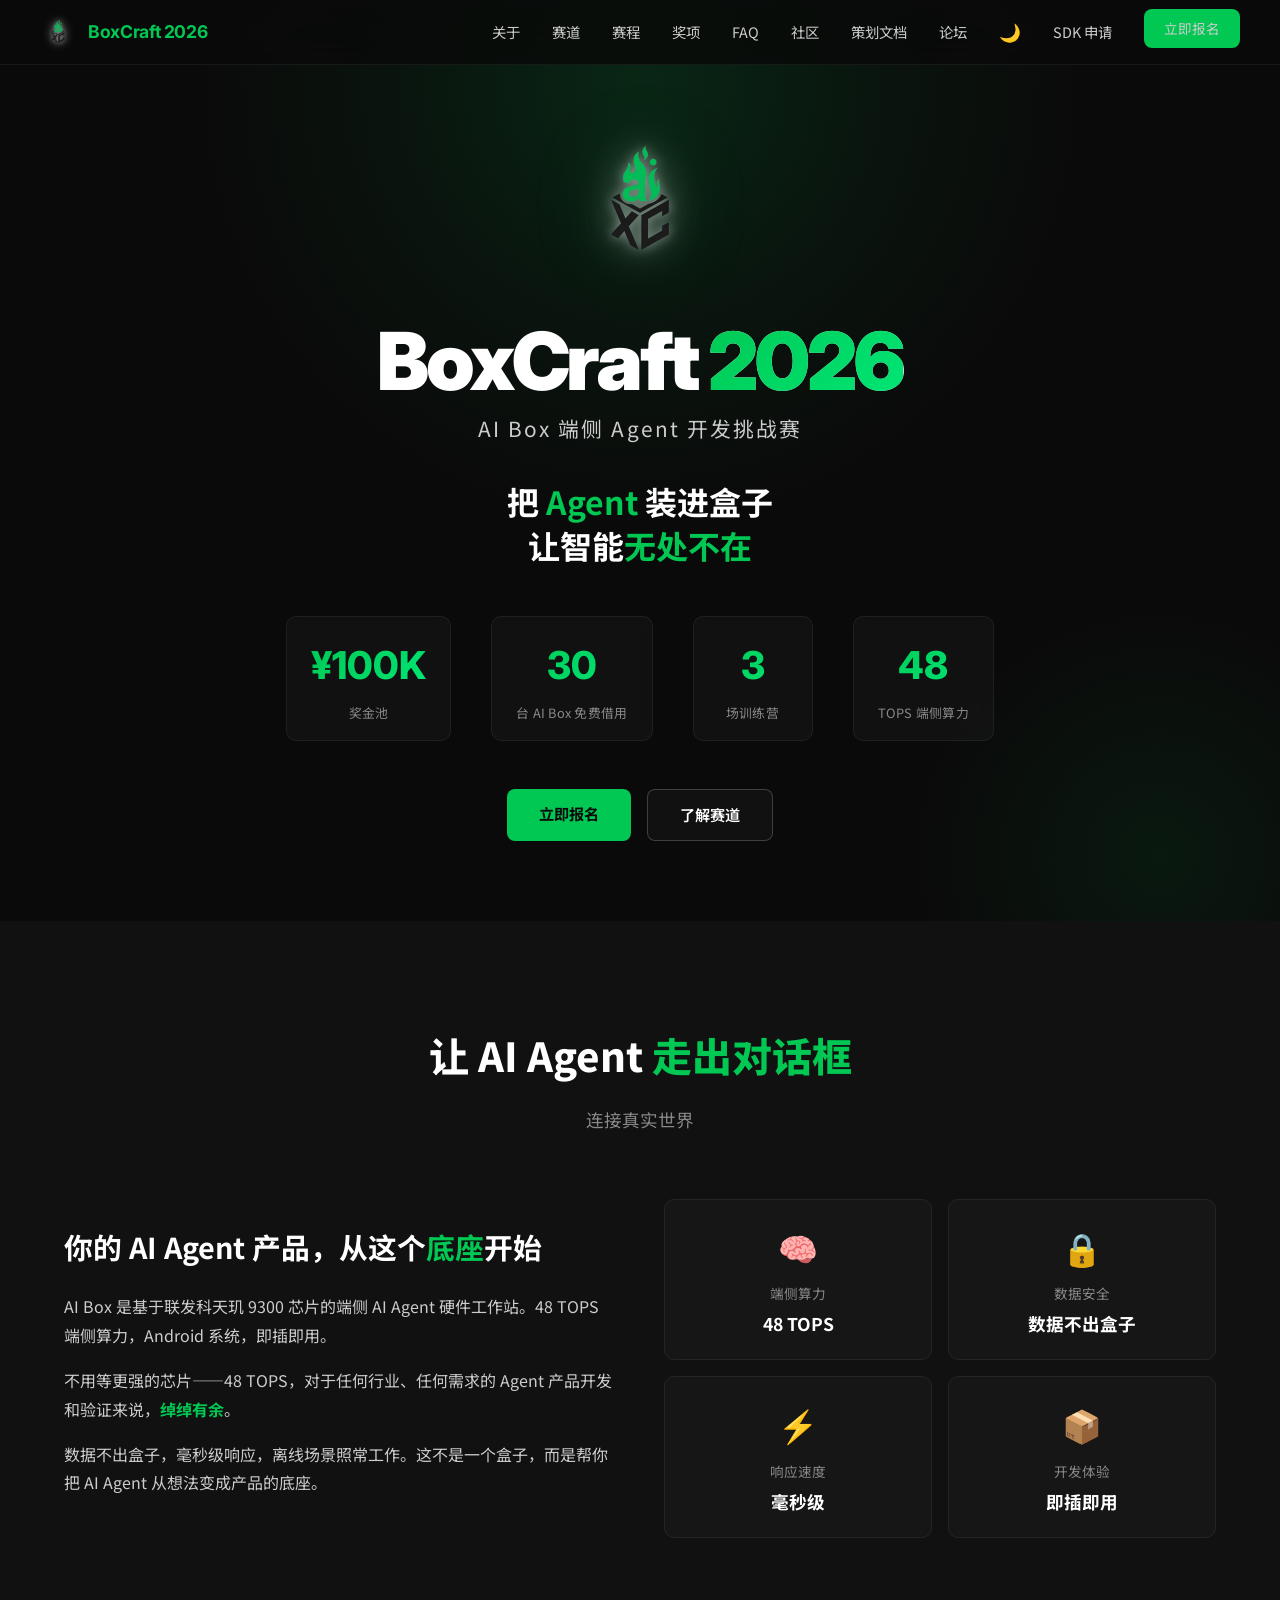
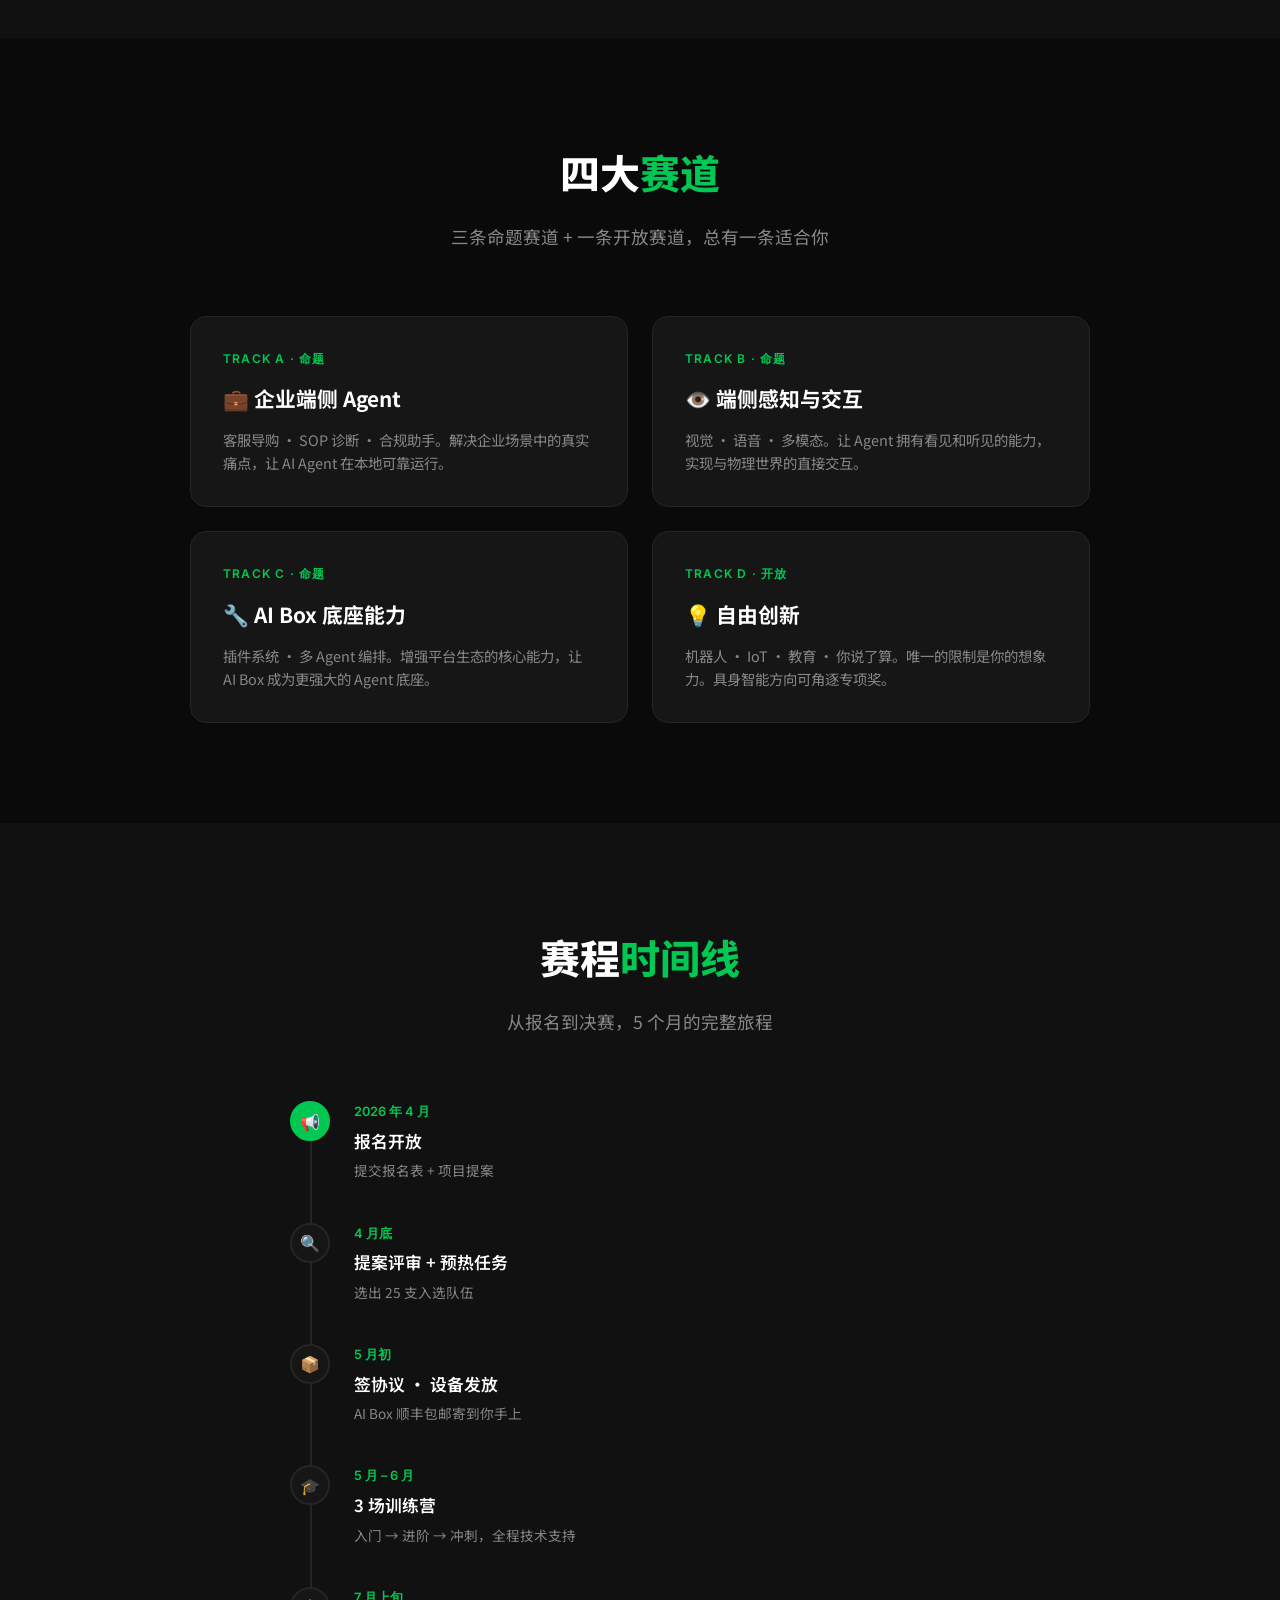
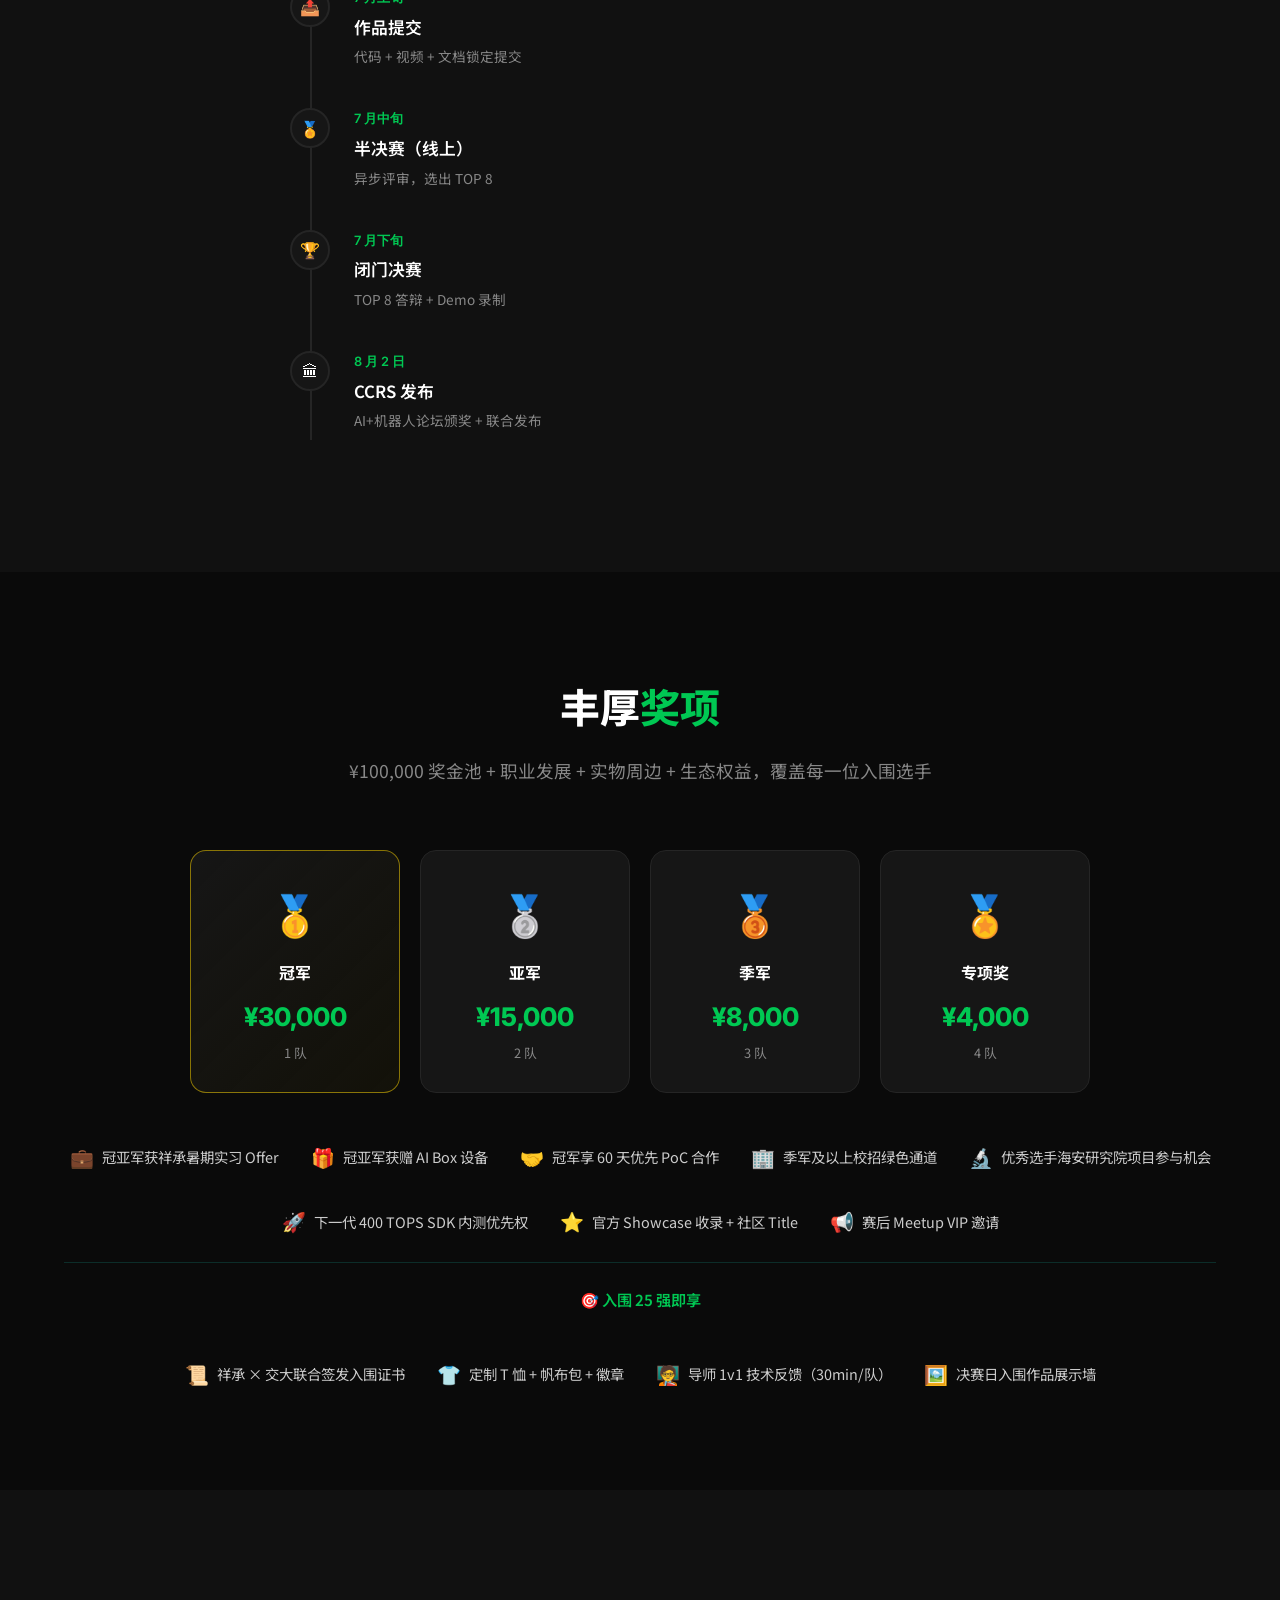
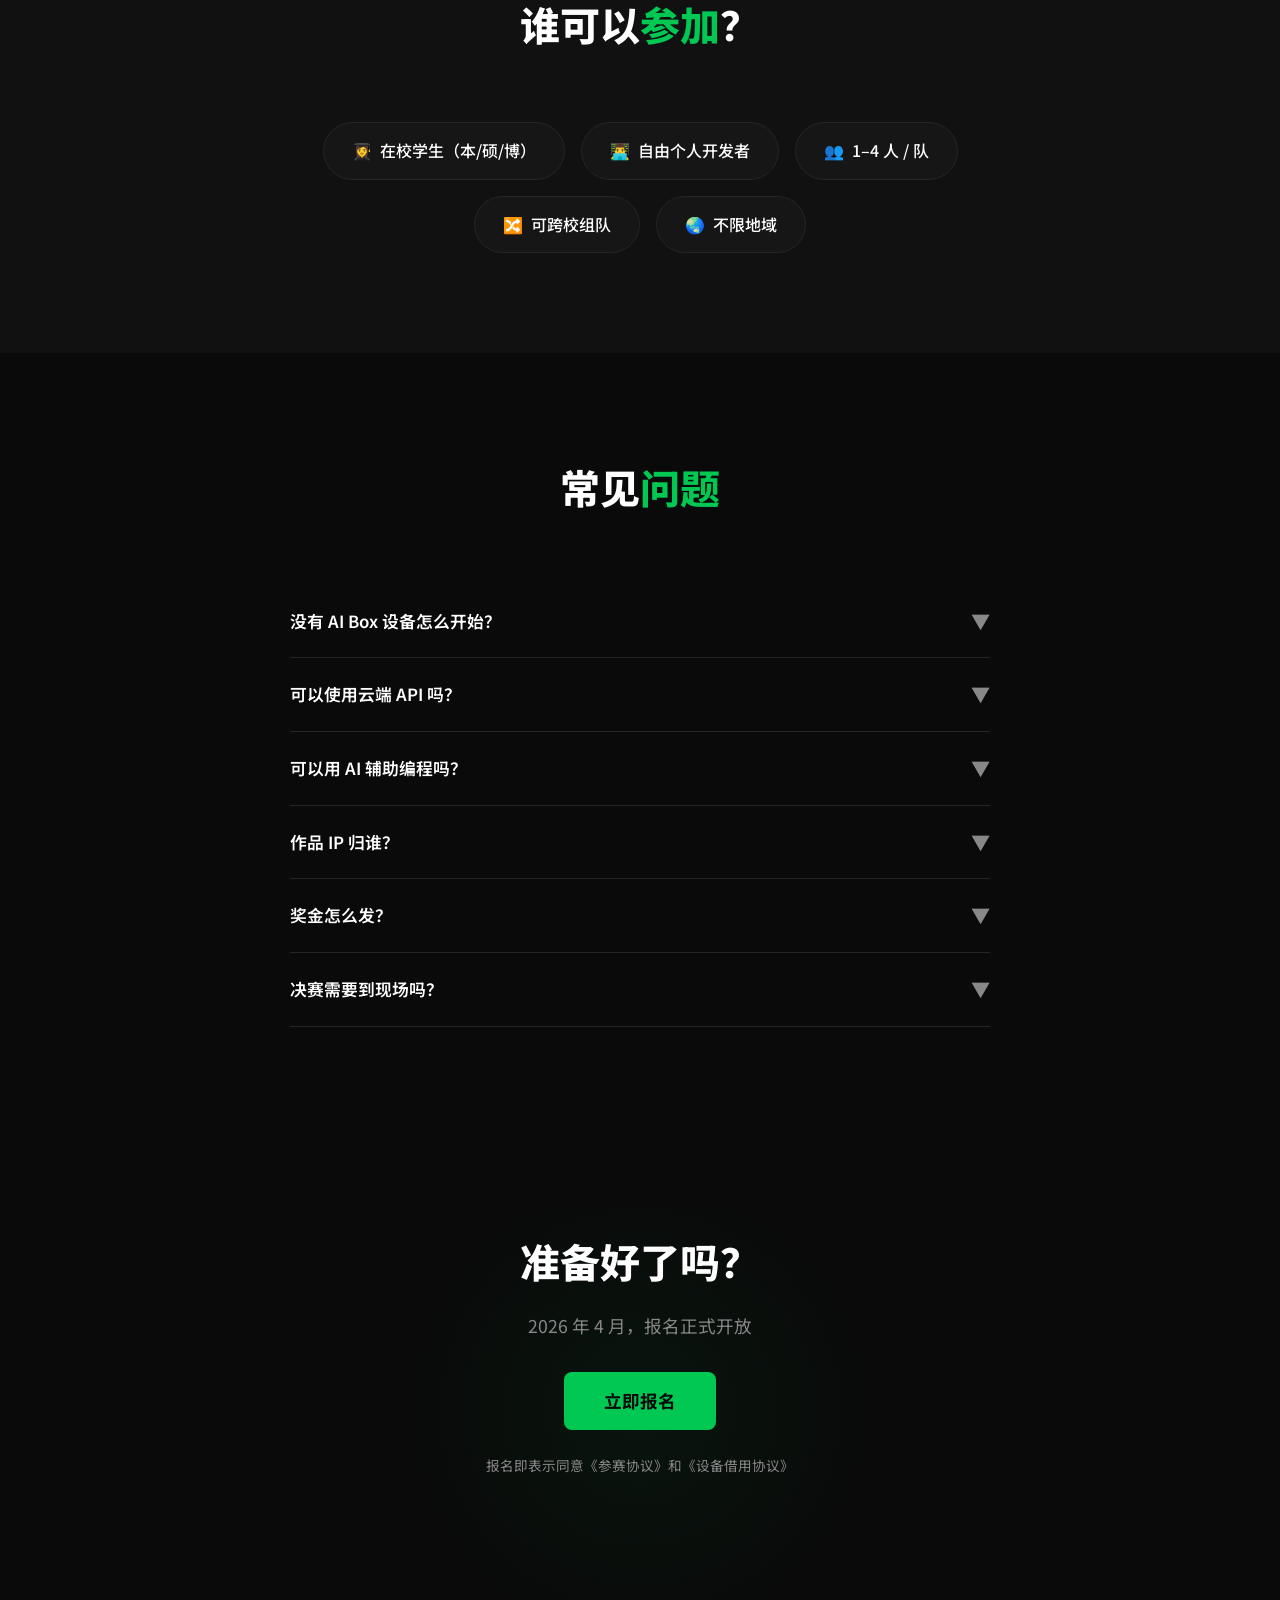
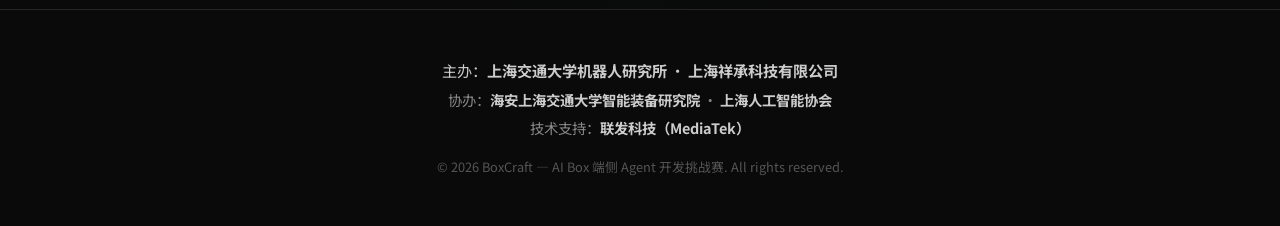
==== commit a135fb9c: "fix: 校正主办方名称、会场地址、时间线（Codex 2026-05-11）" ====
--- a/index.html
+++ b/index.html
@@ -20,7 +20,12 @@
         <img src="assets/logo.png" alt="BoxCraft">
         <span>BoxCraft <span class="year">2026</span></span>
       </a>
-      <ul class="nav-links">
+      <div class="hamburger"
+        onclick="this.classList.toggle('active');document.querySelector('.nav-links').classList.toggle('open')">
+        <span></span><span></span><span></span>
+      </div>
+      <ul class="nav-links"
+        onclick="if(window.innerWidth<=768){this.classList.remove('open');document.querySelector('.hamburger').classList.remove('active')}">
         <li><a href="#about">关于</a></li>
         <li><a href="#tracks">赛道</a></li>
         <li><a href="#timeline">赛程</a></li>
@@ -203,9 +208,17 @@
         <div class="timeline-item">
           <div class="timeline-dot">🏆</div>
           <div class="timeline-content">
-            <div class="date">7 月底</div>
-            <h4>决赛 · 虹桥国展中心</h4>
-            <p>金色大厅现场路演 + 颁奖</p>
+            <div class="date">7 月下旬</div>
+            <h4>闭门决赛</h4>
+            <p>TOP 8 答辩 + Demo 录制</p>
+          </div>
+        </div>
+        <div class="timeline-item">
+          <div class="timeline-dot">🏛</div>
+          <div class="timeline-content">
+            <div class="date">8 月 2 日</div>
+            <h4>CCRS 发布</h4>
+            <p>AI+机器人论坛颁奖 + 联合发布</p>
           </div>
         </div>
       </div>
@@ -333,7 +346,7 @@
             <span>决赛需要到现场吗？</span>
             <span class="arrow">▼</span>
           </div>
-          <div class="faq-a">是的。决赛在上海虹桥国展中心金色大厅（机器人年会主会场）进行现场路演。</div>
+          <div class="faq-a">TOP 8 先参加 7 月下旬闭门决赛并录制 Demo，8/2 受邀在 CCRS 2026 AI+机器人论坛参加颁奖与成果发布。</div>
         </div>
       </div>
     </div>
@@ -350,8 +363,8 @@
   <!-- FOOTER -->
   <footer>
     <div class="organizers">
-      <div class="org-row">主办：<strong>上海交大｜海安研究院</strong> · <strong>上海祥承科技有限公司</strong></div>
-      <div class="org-row">协办：<strong>上海人工智能研究院</strong> · <strong>上海人工智能协会</strong></div>
+      <div class="org-row">主办：<strong>上海交通大学机器人研究所</strong> · <strong>上海祥承科技有限公司</strong></div>
+      <div class="org-row">协办：<strong>海安上海交通大学智能装备研究院</strong> · <strong>上海人工智能协会</strong></div>
       <div class="org-row">技术支持：<strong>联发科技（MediaTek）</strong></div>
     </div>
     <div class="copyright">
--- a/style.css
+++ b/style.css
@@ -56,6 +56,8 @@
 html {
   scroll-behavior: smooth;
   font-size: 16px;
+  overflow-x: hidden;
+  max-width: 100%;
 }
 
 body {
@@ -64,6 +66,7 @@
   font-family: var(--font-cn);
   line-height: 1.7;
   overflow-x: hidden;
+  max-width: 100vw;
   -webkit-font-smoothing: antialiased;
   -moz-osx-font-smoothing: grayscale;
 }
@@ -91,12 +94,13 @@
   top: 0;
   left: 0;
   right: 0;
-  z-index: 100;
-  background: rgba(10, 10, 10, 0.7);
+  z-index: 500;
+  background: rgba(10, 10, 10, 0.85);
   backdrop-filter: blur(24px) saturate(180%);
   -webkit-backdrop-filter: blur(24px) saturate(180%);
   border-bottom: 1px solid rgba(255, 255, 255, 0.06);
   padding: 0 24px;
+  overflow: visible;
 }
 
 nav .nav-inner {
@@ -129,6 +133,11 @@
 
 nav .nav-logo .year {
   color: var(--green);
+}
+
+/* 汉堡按钮：桌面端隐藏 */
+.hamburger {
+  display: none;
 }
 
 nav .nav-links {
@@ -851,8 +860,124 @@
     grid-template-columns: repeat(2, 1fr);
   }
 
+  /* --- 汉堡按钮 --- */
+  .hamburger {
+    display: flex;
+    flex-direction: column;
+    justify-content: center;
+    align-items: center;
+    gap: 5px;
+    width: 40px;
+    height: 40px;
+    cursor: pointer;
+    z-index: 9999;
+    position: relative;
+    flex-shrink: 0;
+  }
+
+  .hamburger span {
+    display: block;
+    width: 22px;
+    height: 2px;
+    background: var(--white);
+    border-radius: 2px;
+    transition: transform 0.3s ease, opacity 0.3s ease, background 0.3s ease;
+  }
+
+  .hamburger.active span {
+    background: var(--green);
+  }
+
+  .hamburger.active span:nth-child(1) {
+    transform: translateY(7px) rotate(45deg);
+  }
+
+  .hamburger.active span:nth-child(2) {
+    opacity: 0;
+    transform: scaleX(0);
+  }
+
+  .hamburger.active span:nth-child(3) {
+    transform: translateY(-7px) rotate(-45deg);
+  }
+
+  /* --- 移动端全屏菜单 --- */
   nav .nav-links {
-    display: none;
+    position: absolute;
+    top: 64px;
+    left: -24px;
+    right: -24px;
+    height: 100vh;
+    height: 100dvh;
+    flex-direction: column;
+    align-items: center;
+    justify-content: flex-start;
+    background: rgba(8, 8, 16, 0.98);
+    backdrop-filter: blur(32px) saturate(200%);
+    -webkit-backdrop-filter: blur(32px) saturate(200%);
+    padding: 40px 24px 80px;
+    gap: 0;
+    z-index: 9998;
+    overflow-y: auto;
+    /* 初始状态：透明 + 上移 */
+    display: flex;
+    opacity: 0;
+    transform: translateY(-10px);
+    pointer-events: none;
+    transition: opacity 0.3s ease, transform 0.3s ease;
+    box-shadow: 0 20px 60px rgba(0, 200, 83, 0.08),
+      inset 0 1px 0 rgba(255, 255, 255, 0.06);
+    border-top: 1px solid rgba(0, 200, 83, 0.15);
+  }
+
+  nav .nav-links.open {
+    opacity: 1;
+    transform: translateY(0);
+    pointer-events: auto;
+  }
+
+  nav .nav-links li {
+    text-align: center;
+    width: 100%;
+    max-width: 320px;
+  }
+
+  nav .nav-links li:first-child a {
+    border-top: 1px solid rgba(255, 255, 255, 0.06);
+  }
+
+  nav .nav-links a {
+    display: block;
+    padding: 16px 0;
+    font-size: 1.1rem;
+    font-weight: 500;
+    color: rgba(255, 255, 255, 0.7);
+    border-bottom: 1px solid rgba(255, 255, 255, 0.06);
+    transition: color 0.2s, text-shadow 0.2s, padding-left 0.2s;
+    letter-spacing: 0.02em;
+  }
+
+  nav .nav-links a:hover,
+  nav .nav-links a:active {
+    color: var(--green);
+    text-shadow: 0 0 20px rgba(0, 200, 83, 0.6);
+    padding-left: 8px;
+  }
+
+  nav .nav-links li:last-child a {
+    border-bottom: none;
+  }
+
+  /* 报名按钮特殊样式 */
+  nav .nav-links li:last-child a.btn-primary,
+  nav .nav-links .btn-primary {
+    margin: 20px auto 0;
+    padding: 14px 40px;
+    border-radius: 8px;
+    font-size: 1rem;
+    box-shadow: 0 0 30px rgba(0, 200, 83, 0.3);
+    width: auto;
+    display: inline-block;
   }
 
   .hero-buttons {
